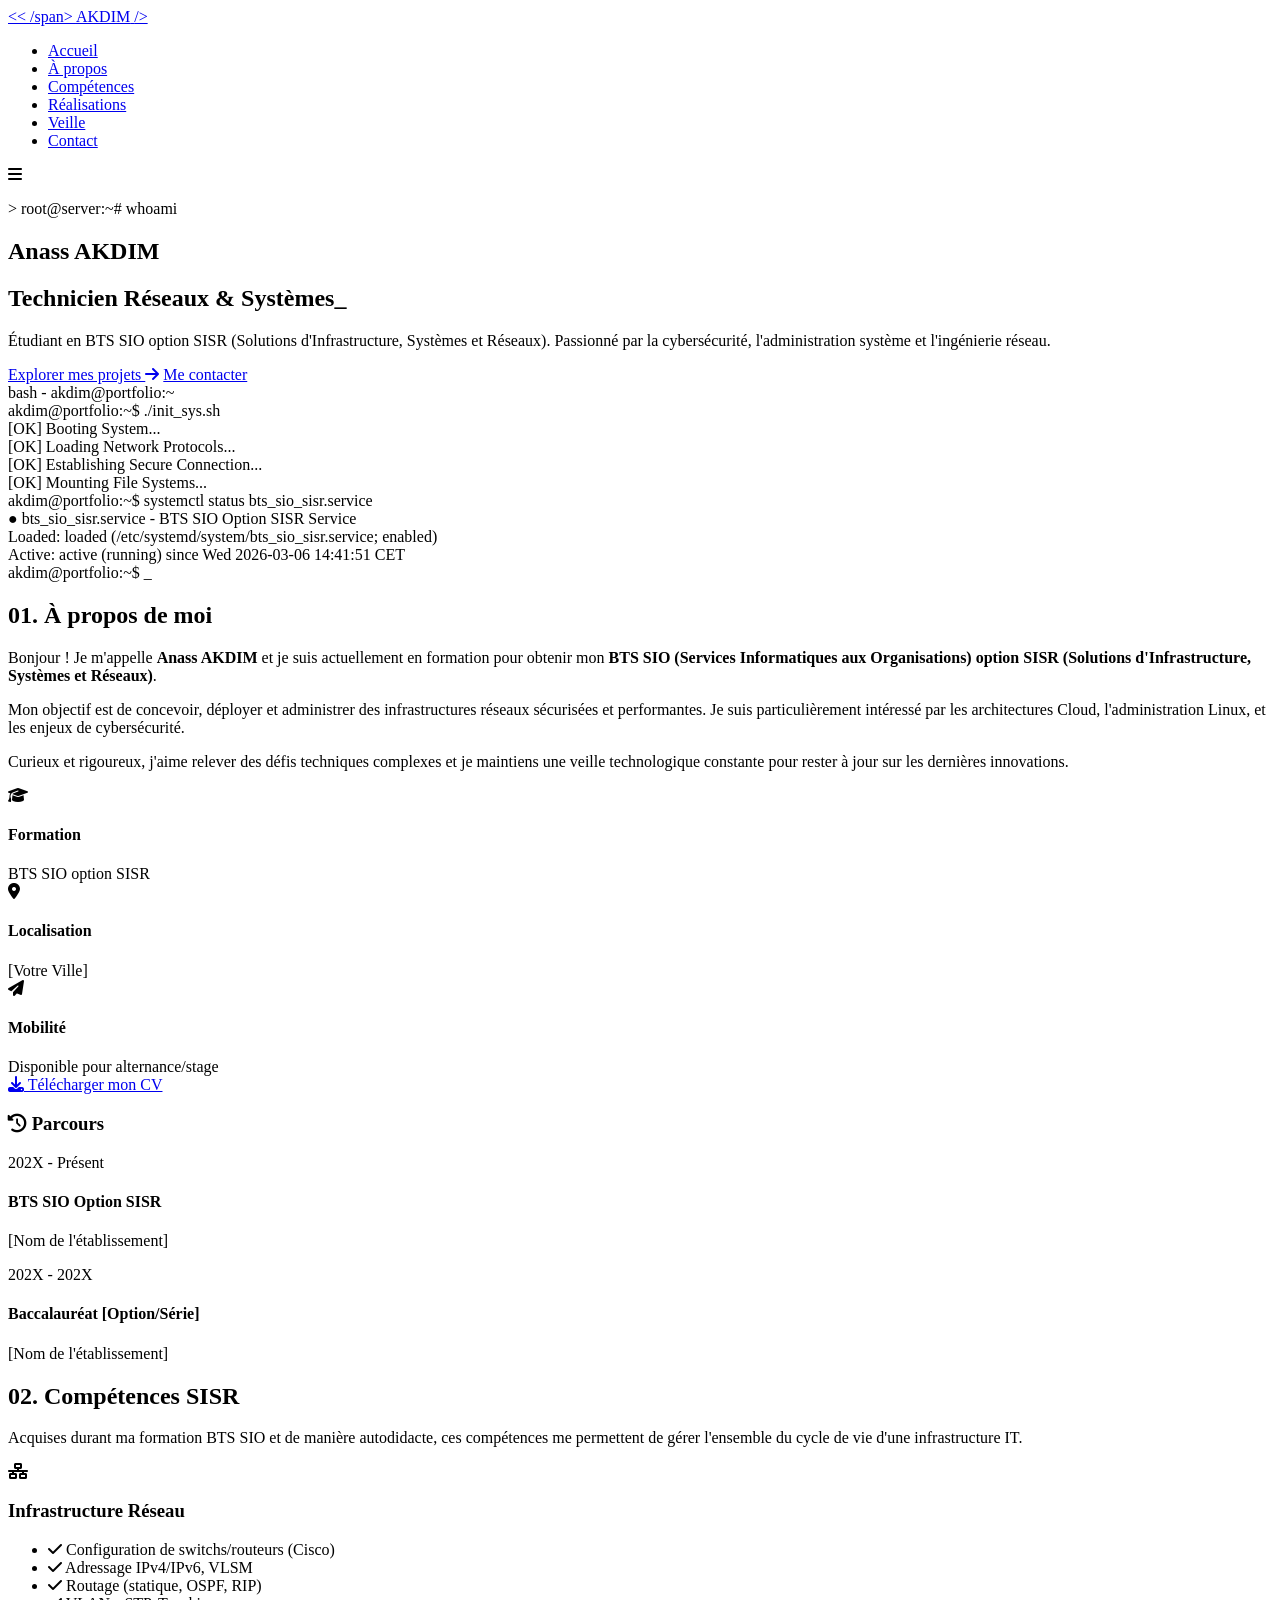
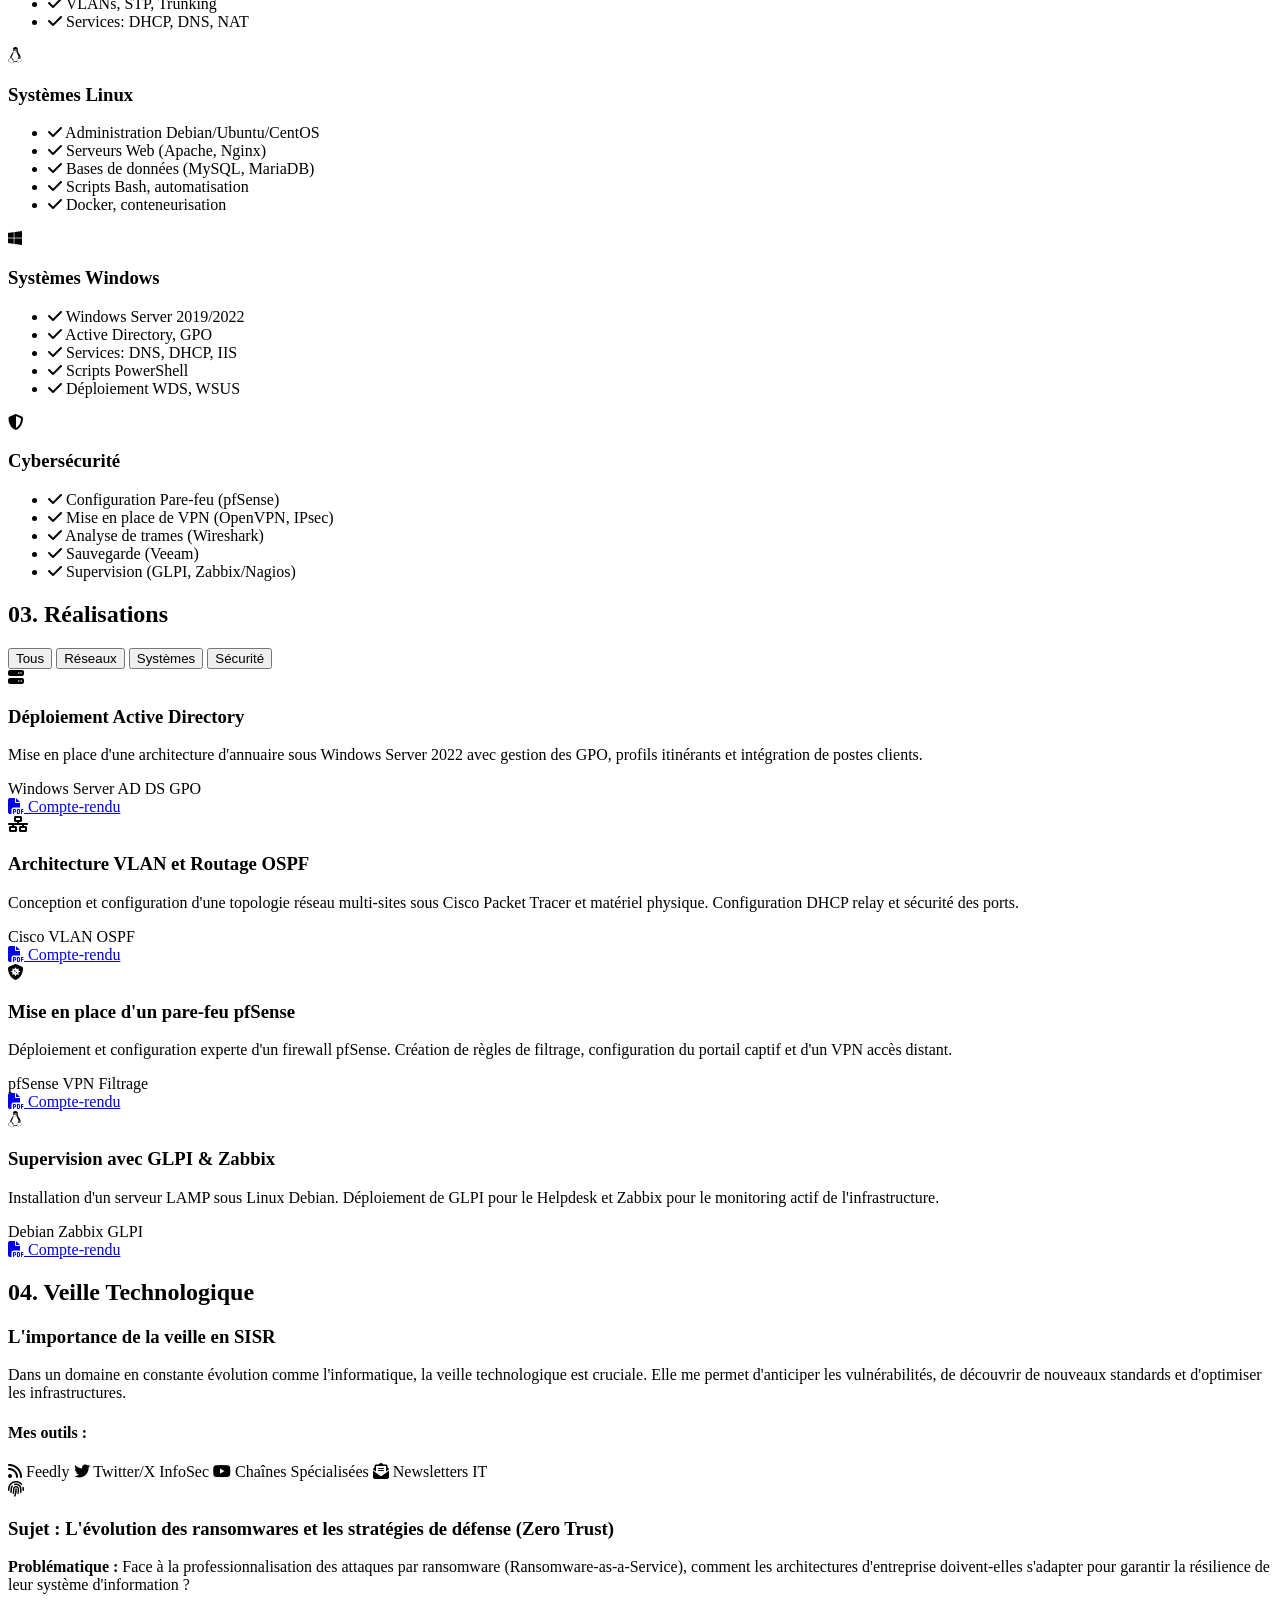
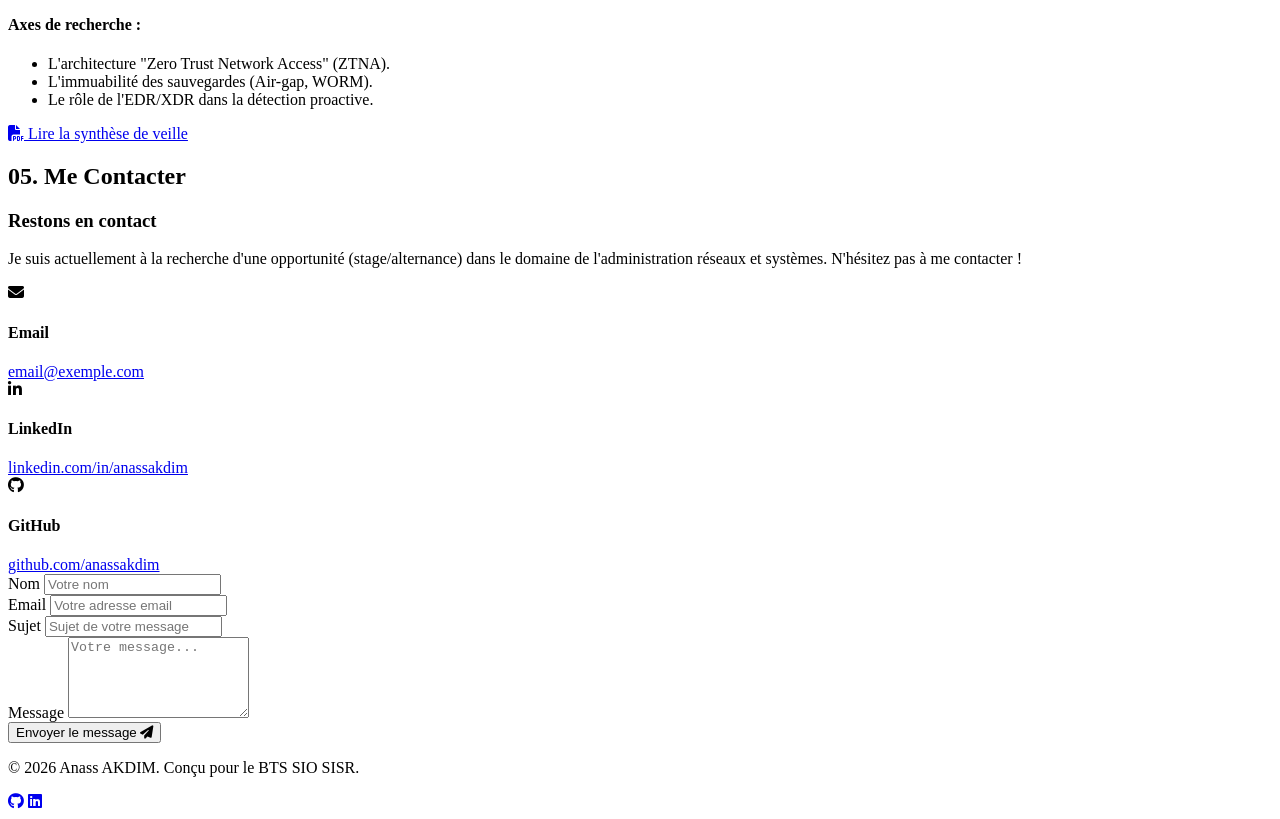
==== index.html @ 728867c1 "Add files via upload" ====
<!DOCTYPE html>
<html lang="fr">

<head>
    <meta charset="UTF-8">
    <meta name="viewport" content="width=device-width, initial-scale=1.0">
    <title>Anass AKDIM - Portfolio BTS SIO SISR</title>
    <meta name="description"
        content="Portfolio d'Anass AKDIM, futur technicien réseau et système en BTS SIO option SISR. Découvrez mes compétences, projets et ma veille technologique.">

    <!-- Google Fonts -->
    <link rel="preconnect" href="https://fonts.googleapis.com">
    <link rel="preconnect" href="https://fonts.gstatic.com" crossorigin>
    <link
        href="https://fonts.googleapis.com/css2?family=Fira+Code:wght@300;400;500;600;700&family=Inter:wght@300;400;500;600;700;800&display=swap"
        rel="stylesheet">

    <!-- FontAwesome for Icons -->
    <link rel="stylesheet" href="https://cdnjs.cloudflare.com/ajax/libs/font-awesome/6.4.0/css/all.min.css">

    <!-- Custom CSS -->
    <link rel="stylesheet" href="style.css">
</head>

<body>
    <!-- Background Elements -->
    <div class="glow-bg glow-bg-1"></div>
    <div class="glow-bg glow-bg-2"></div>
    <div class="cyber-grid"></div>

    <!-- Navigation -->
    <header class="header">
        <div class="container nav-container">
            <a href="#home" class="logo">
                <span class="logo-bracket">
                    << /span>
                        <span class="logo-text">AKDIM</span>
                        <span class="logo-bracket">/></span>
            </a>
            <nav class="nav">
                <ul class="nav-list">
                    <li><a href="#home" class="nav-link active">Accueil</a></li>
                    <li><a href="#about" class="nav-link">À propos</a></li>
                    <li><a href="#skills" class="nav-link">Compétences</a></li>
                    <li><a href="#projects" class="nav-link">Réalisations</a></li>
                    <li><a href="#veille" class="nav-link">Veille</a></li>
                    <li><a href="#contact" class="nav-link btn-contact-nav">Contact</a></li>
                </ul>
            </nav>
            <div class="mobile-menu-btn">
                <i class="fas fa-bars"></i>
            </div>
        </div>
    </header>

    <main>
        <!-- Hero Section -->
        <section id="home" class="hero section">
            <div class="container hero-container">
                <div class="hero-content">
                    <p class="hero-greeting"><span class="terminal-prompt">></span> root@server:~# whoami</p>
                    <h1 class="hero-title">Anass <span class="highlight">AKDIM</span></h1>
                    <h2 class="hero-subtitle">
                        <span class="typing-text">Technicien Réseaux & Systèmes</span><span class="cursor">_</span>
                    </h2>
                    <p class="hero-description">
                        Étudiant en BTS SIO option SISR (Solutions d'Infrastructure, Systèmes et Réseaux).
                        Passionné par la cybersécurité, l'administration système et l'ingénierie réseau.
                    </p>
                    <div class="hero-actions">
                        <a href="#projects" class="btn btn-primary">Explorer mes projets <i
                                class="fas fa-arrow-right"></i></a>
                        <a href="#contact" class="btn btn-outline">Me contacter</a>
                    </div>
                </div>
                <div class="hero-visual">
                    <div class="terminal-window">
                        <div class="terminal-header">
                            <div class="terminal-buttons">
                                <span class="terminal-btn close"></span>
                                <span class="terminal-btn minimize"></span>
                                <span class="terminal-btn maximize"></span>
                            </div>
                            <div class="terminal-title">bash - akdim@portfolio:~</div>
                        </div>
                        <div class="terminal-body">
                            <div class="terminal-line"><span class="cmd-prompt">akdim@portfolio:~$</span> ./init_sys.sh
                            </div>
                            <div class="terminal-line output">[OK] Booting System...</div>
                            <div class="terminal-line output">[OK] Loading Network Protocols...</div>
                            <div class="terminal-line output">[OK] Establishing Secure Connection...</div>
                            <div class="terminal-line output">[OK] Mounting File Systems...</div>
                            <div class="terminal-line"><span class="cmd-prompt">akdim@portfolio:~$</span> systemctl
                                status bts_sio_sisr.service</div>
                            <div class="terminal-line output highlight-text">● bts_sio_sisr.service - BTS SIO Option
                                SISR Service</div>
                            <div class="terminal-line output"> Loaded: loaded (/etc/systemd/system/bts_sio_sisr.service;
                                enabled)</div>
                            <div class="terminal-line output"> Active: active (running) since Wed 2026-03-06 14:41:51
                                CET</div>
                            <div class="terminal-line"><span class="cmd-prompt">akdim@portfolio:~$</span> <span
                                    class="blinking-cursor">_</span></div>
                        </div>
                    </div>
                </div>
            </div>
        </section>

        <!-- About Section -->
        <section id="about" class="about section">
            <div class="container">
                <div class="section-header">
                    <h2 class="section-title"><span class="highlight">01.</span> À propos de moi</h2>
                    <div class="section-line"></div>
                </div>
                <div class="about-grid">
                    <div class="about-text glass-panel">
                        <p>Bonjour ! Je m'appelle <strong>Anass AKDIM</strong> et je suis actuellement en formation pour
                            obtenir mon <strong>BTS SIO (Services Informatiques aux Organisations) option SISR
                                (Solutions d'Infrastructure, Systèmes et Réseaux)</strong>.</p>
                        <p>Mon objectif est de concevoir, déployer et administrer des infrastructures réseaux sécurisées
                            et performantes. Je suis particulièrement intéressé par les architectures Cloud,
                            l'administration Linux, et les enjeux de cybersécurité.</p>
                        <p>Curieux et rigoureux, j'aime relever des défis techniques complexes et je maintiens une
                            veille technologique constante pour rester à jour sur les dernières innovations.</p>

                        <div class="about-details">
                            <div class="detail-item">
                                <i class="fas fa-graduation-cap"></i>
                                <div>
                                    <h4>Formation</h4>
                                    <span>BTS SIO option SISR</span>
                                </div>
                            </div>
                            <div class="detail-item">
                                <i class="fas fa-map-marker-alt"></i>
                                <div>
                                    <h4>Localisation</h4>
                                    <span>[Votre Ville]</span>
                                </div>
                            </div>
                            <div class="detail-item">
                                <i class="fas fa-paper-plane"></i>
                                <div>
                                    <h4>Mobilité</h4>
                                    <span>Disponible pour alternance/stage</span>
                                </div>
                            </div>
                        </div>

                        <div class="about-actions mt-4">
                            <a href="#" class="btn btn-outline" target="_blank"><i class="fas fa-download"></i>
                                Télécharger mon CV</a>
                        </div>
                    </div>

                    <div class="about-stats">
                        <!-- Education Timeline -->
                        <div class="timeline glass-panel">
                            <h3 class="timeline-title"><i class="fas fa-history"></i> Parcours</h3>

                            <div class="timeline-item">
                                <div class="timeline-dot"></div>
                                <div class="timeline-date">202X - Présent</div>
                                <div class="timeline-content">
                                    <h4>BTS SIO Option SISR</h4>
                                    <p>[Nom de l'établissement]</p>
                                </div>
                            </div>

                            <div class="timeline-item">
                                <div class="timeline-dot"></div>
                                <div class="timeline-date">202X - 202X</div>
                                <div class="timeline-content">
                                    <h4>Baccalauréat [Option/Série]</h4>
                                    <p>[Nom de l'établissement]</p>
                                </div>
                            </div>
                        </div>
                    </div>
                </div>
            </div>
        </section>

        <!-- Skills Section -->
        <section id="skills" class="skills section">
            <div class="container">
                <div class="section-header">
                    <h2 class="section-title"><span class="highlight">02.</span> Compétences SISR</h2>
                    <div class="section-line"></div>
                </div>

                <p class="section-description text-center max-w-2xl mx-auto mb-5">
                    Acquises durant ma formation BTS SIO et de manière autodidacte, ces compétences me permettent de
                    gérer l'ensemble du cycle de vie d'une infrastructure IT.
                </p>

                <div class="skills-grid">
                    <!-- Reseau -->
                    <div class="skill-category glass-panel hover-glow">
                        <div class="skill-icon"><i class="fas fa-network-wired"></i></div>
                        <h3 class="skill-title">Infrastructure Réseau</h3>
                        <ul class="skill-list">
                            <li><i class="fas fa-check"></i> Configuration de switchs/routeurs (Cisco)</li>
                            <li><i class="fas fa-check"></i> Adressage IPv4/IPv6, VLSM</li>
                            <li><i class="fas fa-check"></i> Routage (statique, OSPF, RIP)</li>
                            <li><i class="fas fa-check"></i> VLANs, STP, Trunking</li>
                            <li><i class="fas fa-check"></i> Services: DHCP, DNS, NAT</li>
                        </ul>
                    </div>

                    <!-- Systemes Linux -->
                    <div class="skill-category glass-panel hover-glow">
                        <div class="skill-icon"><i class="fab fa-linux"></i></div>
                        <h3 class="skill-title">Systèmes Linux</h3>
                        <ul class="skill-list">
                            <li><i class="fas fa-check"></i> Administration Debian/Ubuntu/CentOS</li>
                            <li><i class="fas fa-check"></i> Serveurs Web (Apache, Nginx)</li>
                            <li><i class="fas fa-check"></i> Bases de données (MySQL, MariaDB)</li>
                            <li><i class="fas fa-check"></i> Scripts Bash, automatisation</li>
                            <li><i class="fas fa-check"></i> Docker, conteneurisation</li>
                        </ul>
                    </div>

                    <!-- Systemes Windows -->
                    <div class="skill-category glass-panel hover-glow">
                        <div class="skill-icon"><i class="fab fa-windows"></i></div>
                        <h3 class="skill-title">Systèmes Windows</h3>
                        <ul class="skill-list">
                            <li><i class="fas fa-check"></i> Windows Server 2019/2022</li>
                            <li><i class="fas fa-check"></i> Active Directory, GPO</li>
                            <li><i class="fas fa-check"></i> Services: DNS, DHCP, IIS</li>
                            <li><i class="fas fa-check"></i> Scripts PowerShell</li>
                            <li><i class="fas fa-check"></i> Déploiement WDS, WSUS</li>
                        </ul>
                    </div>

                    <!-- Securite -->
                    <div class="skill-category glass-panel hover-glow">
                        <div class="skill-icon"><i class="fas fa-shield-alt"></i></div>
                        <h3 class="skill-title">Cybersécurité</h3>
                        <ul class="skill-list">
                            <li><i class="fas fa-check"></i> Configuration Pare-feu (pfSense)</li>
                            <li><i class="fas fa-check"></i> Mise en place de VPN (OpenVPN, IPsec)</li>
                            <li><i class="fas fa-check"></i> Analyse de trames (Wireshark)</li>
                            <li><i class="fas fa-check"></i> Sauvegarde (Veeam)</li>
                            <li><i class="fas fa-check"></i> Supervision (GLPI, Zabbix/Nagios)</li>
                        </ul>
                    </div>
                </div>
            </div>
        </section>

        <!-- Projects Section -->
        <section id="projects" class="projects section">
            <div class="container">
                <div class="section-header">
                    <h2 class="section-title"><span class="highlight">03.</span> Réalisations</h2>
                    <div class="section-line"></div>
                </div>

                <div class="project-filters">
                    <button class="filter-btn active" data-filter="all">Tous</button>
                    <button class="filter-btn" data-filter="reseau">Réseaux</button>
                    <button class="filter-btn" data-filter="systeme">Systèmes</button>
                    <button class="filter-btn" data-filter="securite">Sécurité</button>
                </div>

                <div class="projects-grid">
                    <!-- Project 1 -->
                    <div class="project-card filter-item" data-category="systeme">
                        <div class="project-image">
                            <!-- Placeholder pour image de projet -->
                            <div class="img-placeholder"><i class="fas fa-server"></i></div>
                        </div>
                        <div class="project-content glass-panel">
                            <h3 class="project-title">Déploiement Active Directory</h3>
                            <p class="project-desc">Mise en place d'une architecture d'annuaire sous Windows Server 2022
                                avec gestion des GPO, profils itinérants et intégration de postes clients.</p>
                            <div class="project-tags">
                                <span class="tag">Windows Server</span>
                                <span class="tag">AD DS</span>
                                <span class="tag">GPO</span>
                            </div>
                            <div class="project-links">
                                <a href="#" class="project-link"><i class="fas fa-file-pdf"></i> Compte-rendu</a>
                            </div>
                        </div>
                    </div>

                    <!-- Project 2 -->
                    <div class="project-card filter-item" data-category="reseau">
                        <div class="project-image">
                            <div class="img-placeholder"><i class="fas fa-network-wired"></i></div>
                        </div>
                        <div class="project-content glass-panel">
                            <h3 class="project-title">Architecture VLAN et Routage OSPF</h3>
                            <p class="project-desc">Conception et configuration d'une topologie réseau multi-sites sous
                                Cisco Packet Tracer et matériel physique. Configuration DHCP relay et sécurité des
                                ports.</p>
                            <div class="project-tags">
                                <span class="tag">Cisco</span>
                                <span class="tag">VLAN</span>
                                <span class="tag">OSPF</span>
                            </div>
                            <div class="project-links">
                                <a href="#" class="project-link"><i class="fas fa-file-pdf"></i> Compte-rendu</a>
                            </div>
                        </div>
                    </div>

                    <!-- Project 3 -->
                    <div class="project-card filter-item" data-category="securite">
                        <div class="project-image">
                            <div class="img-placeholder"><i class="fas fa-shield-virus"></i></div>
                        </div>
                        <div class="project-content glass-panel">
                            <h3 class="project-title">Mise en place d'un pare-feu pfSense</h3>
                            <p class="project-desc">Déploiement et configuration experte d'un firewall pfSense. Création
                                de règles de filtrage, configuration du portail captif et d'un VPN accès distant.</p>
                            <div class="project-tags">
                                <span class="tag">pfSense</span>
                                <span class="tag">VPN</span>
                                <span class="tag">Filtrage</span>
                            </div>
                            <div class="project-links">
                                <a href="#" class="project-link"><i class="fas fa-file-pdf"></i> Compte-rendu</a>
                            </div>
                        </div>
                    </div>

                    <!-- Project 4 -->
                    <div class="project-card filter-item" data-category="systeme">
                        <div class="project-image">
                            <div class="img-placeholder"><i class="fab fa-linux"></i></div>
                        </div>
                        <div class="project-content glass-panel">
                            <h3 class="project-title">Supervision avec GLPI & Zabbix</h3>
                            <p class="project-desc">Installation d'un serveur LAMP sous Linux Debian. Déploiement de
                                GLPI pour le Helpdesk et Zabbix pour le monitoring actif de l'infrastructure.</p>
                            <div class="project-tags">
                                <span class="tag">Debian</span>
                                <span class="tag">Zabbix</span>
                                <span class="tag">GLPI</span>
                            </div>
                            <div class="project-links">
                                <a href="#" class="project-link"><i class="fas fa-file-pdf"></i> Compte-rendu</a>
                            </div>
                        </div>
                    </div>
                </div>
            </div>
        </section>

        <!-- Veille Technologique Section -->
        <section id="veille" class="veille section">
            <div class="container">
                <div class="section-header">
                    <h2 class="section-title"><span class="highlight">04.</span> Veille Technologique</h2>
                    <div class="section-line"></div>
                </div>

                <div class="veille-container glass-panel">
                    <div class="veille-intro">
                        <h3>L'importance de la veille en SISR</h3>
                        <p>Dans un domaine en constante évolution comme l'informatique, la veille technologique est
                            cruciale. Elle me permet d'anticiper les vulnérabilités, de découvrir de nouveaux standards
                            et d'optimiser les infrastructures.</p>

                        <div class="veille-tools">
                            <h4>Mes outils :</h4>
                            <div class="tools-list">
                                <span class="tool-tag"><i class="fas fa-rss"></i> Feedly</span>
                                <span class="tool-tag"><i class="fab fa-twitter"></i> Twitter/X InfoSec</span>
                                <span class="tool-tag"><i class="fab fa-youtube"></i> Chaînes Spécialisées</span>
                                <span class="tool-tag"><i class="fas fa-envelope-open-text"></i> Newsletters IT</span>
                            </div>
                        </div>
                    </div>

                    <div class="veille-topic">
                        <!-- Exemple de sujet de veille -->
                        <div class="topic-header">
                            <i class="fas fa-fingerprint topic-icon text-glow"></i>
                            <h3>Sujet : L'évolution des ransomwares et les stratégies de défense (Zero Trust)</h3>
                        </div>
                        <div class="topic-content">
                            <p><strong>Problématique :</strong> Face à la professionnalisation des attaques par
                                ransomware (Ransomware-as-a-Service), comment les architectures d'entreprise
                                doivent-elles s'adapter pour garantir la résilience de leur système d'information ?</p>

                            <h4>Axes de recherche :</h4>
                            <ul class="topic-list">
                                <li>L'architecture "Zero Trust Network Access" (ZTNA).</li>
                                <li>L'immuabilité des sauvegardes (Air-gap, WORM).</li>
                                <li>Le rôle de l'EDR/XDR dans la détection proactive.</li>
                            </ul>

                            <a href="#" class="btn btn-outline btn-sm mt-3"><i class="fas fa-file-pdf"></i> Lire la
                                synthèse de veille</a>
                        </div>
                    </div>
                </div>
            </div>
        </section>

        <!-- Contact Section -->
        <section id="contact" class="contact section">
            <div class="container">
                <div class="section-header">
                    <h2 class="section-title"><span class="highlight">05.</span> Me Contacter</h2>
                    <div class="section-line"></div>
                </div>

                <div class="contact-wrapper">
                    <div class="contact-info glass-panel">
                        <h3>Restons en contact</h3>
                        <p>Je suis actuellement à la recherche d'une opportunité (stage/alternance) dans le domaine de
                            l'administration réseaux et systèmes. N'hésitez pas à me contacter !</p>

                        <div class="contact-methods">
                            <div class="contact-method">
                                <div class="method-icon"><i class="fas fa-envelope"></i></div>
                                <div class="method-details">
                                    <h4>Email</h4>
                                    <a href="mailto:email@exemple.com">email@exemple.com</a>
                                </div>
                            </div>

                            <div class="contact-method">
                                <div class="method-icon"><i class="fab fa-linkedin-in"></i></div>
                                <div class="method-details">
                                    <h4>LinkedIn</h4>
                                    <a href="#" target="_blank">linkedin.com/in/anassakdim</a>
                                </div>
                            </div>

                            <div class="contact-method">
                                <div class="method-icon"><i class="fab fa-github"></i></div>
                                <div class="method-details">
                                    <h4>GitHub</h4>
                                    <a href="#" target="_blank">github.com/anassakdim</a>
                                </div>
                            </div>
                        </div>
                    </div>

                    <form class="contact-form glass-panel">
                        <div class="form-group">
                            <label for="name">Nom</label>
                            <input type="text" id="name" name="name" required placeholder="Votre nom">
                        </div>

                        <div class="form-group">
                            <label for="email">Email</label>
                            <input type="email" id="email" name="email" required placeholder="Votre adresse email">
                        </div>

                        <div class="form-group">
                            <label for="subject">Sujet</label>
                            <input type="text" id="subject" name="subject" required
                                placeholder="Sujet de votre message">
                        </div>

                        <div class="form-group">
                            <label for="message">Message</label>
                            <textarea id="message" name="message" rows="5" required
                                placeholder="Votre message..."></textarea>
                        </div>

                        <button type="submit" class="btn btn-primary w-full">Envoyer le message <i
                                class="fas fa-paper-plane"></i></button>
                    </form>
                </div>
            </div>
        </section>
    </main>

    <footer class="footer">
        <div class="container">
            <p>&copy; 2026 Anass AKDIM. Conçu pour le BTS SIO SISR.</p>
            <div class="footer-links">
                <a href="https://github.com/anassakdim" target="_blank"><i class="fab fa-github"></i></a>
                <a href="https://linkedin.com/in/anassakdim" target="_blank"><i class="fab fa-linkedin"></i></a>
            </div>
        </div>
    </footer>

    <!-- Custom JavaScript -->
    <script src="script.js"></script>
</body>

</html>
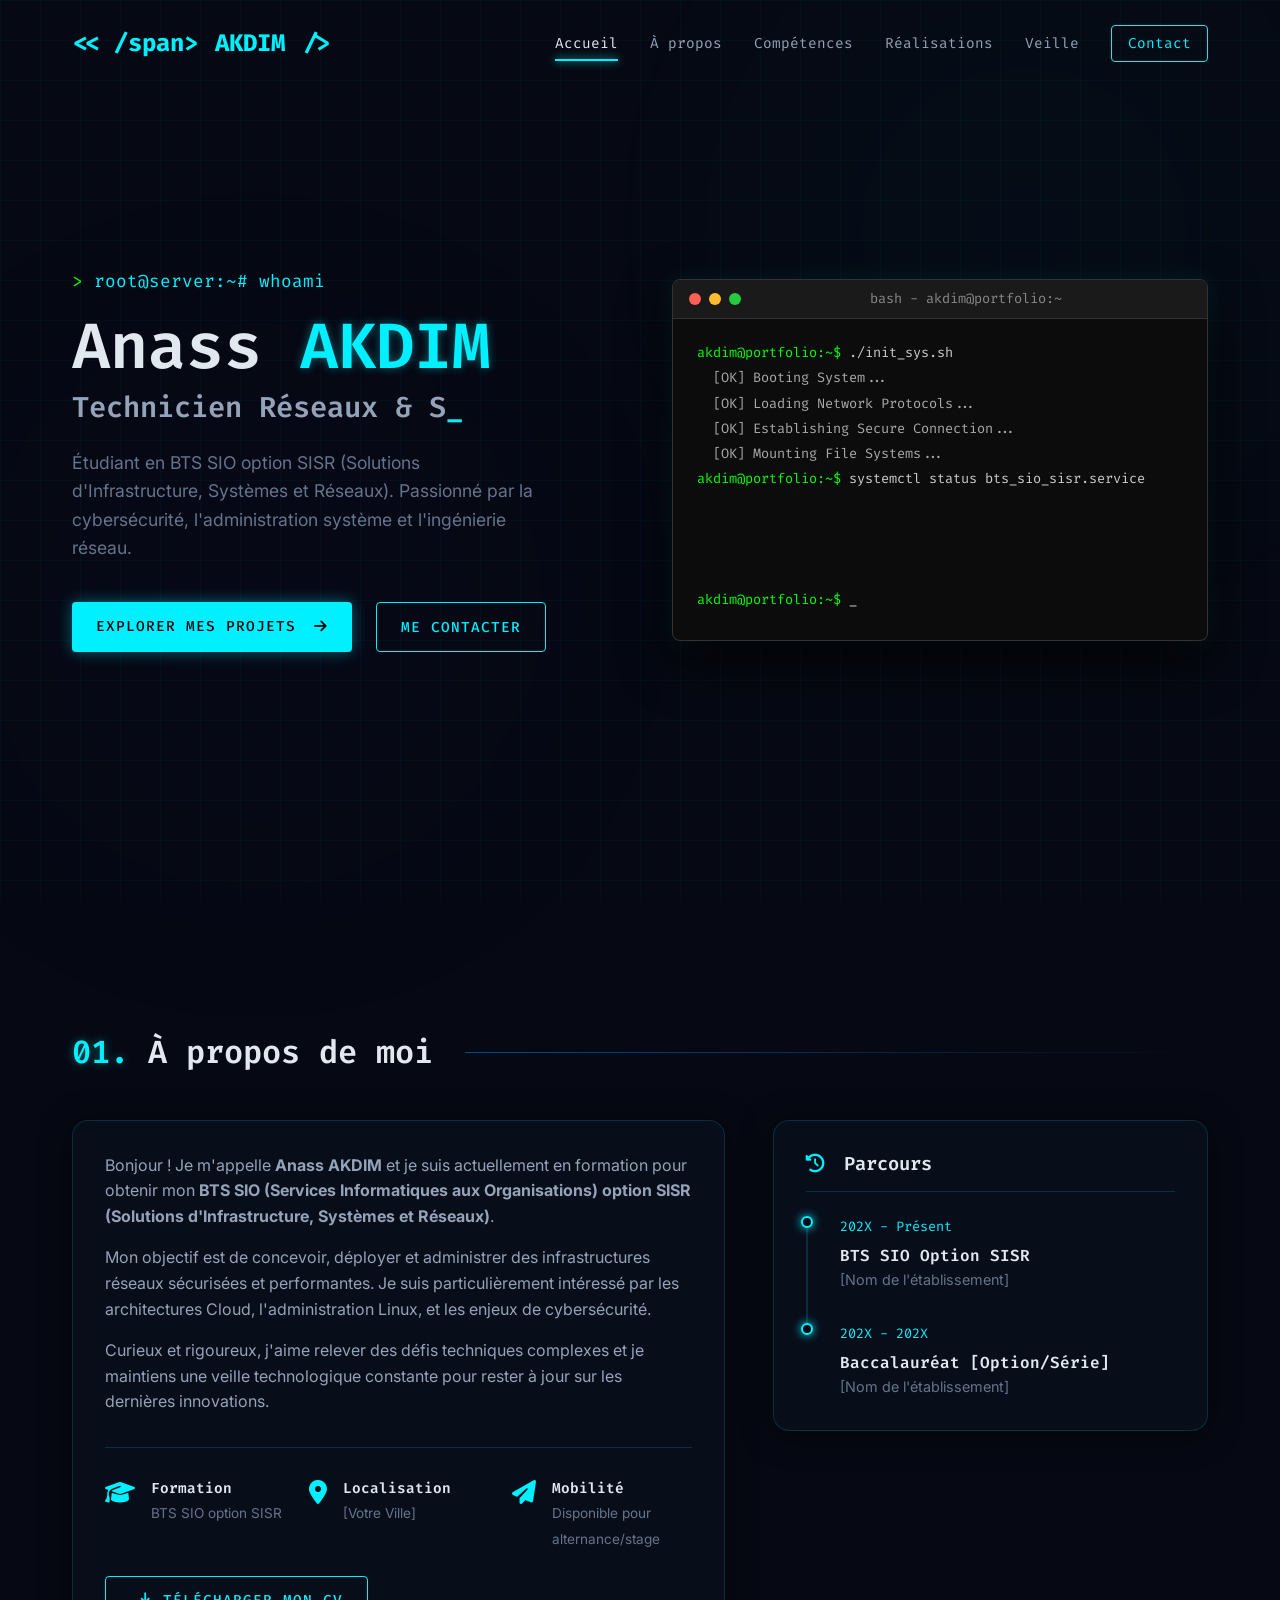
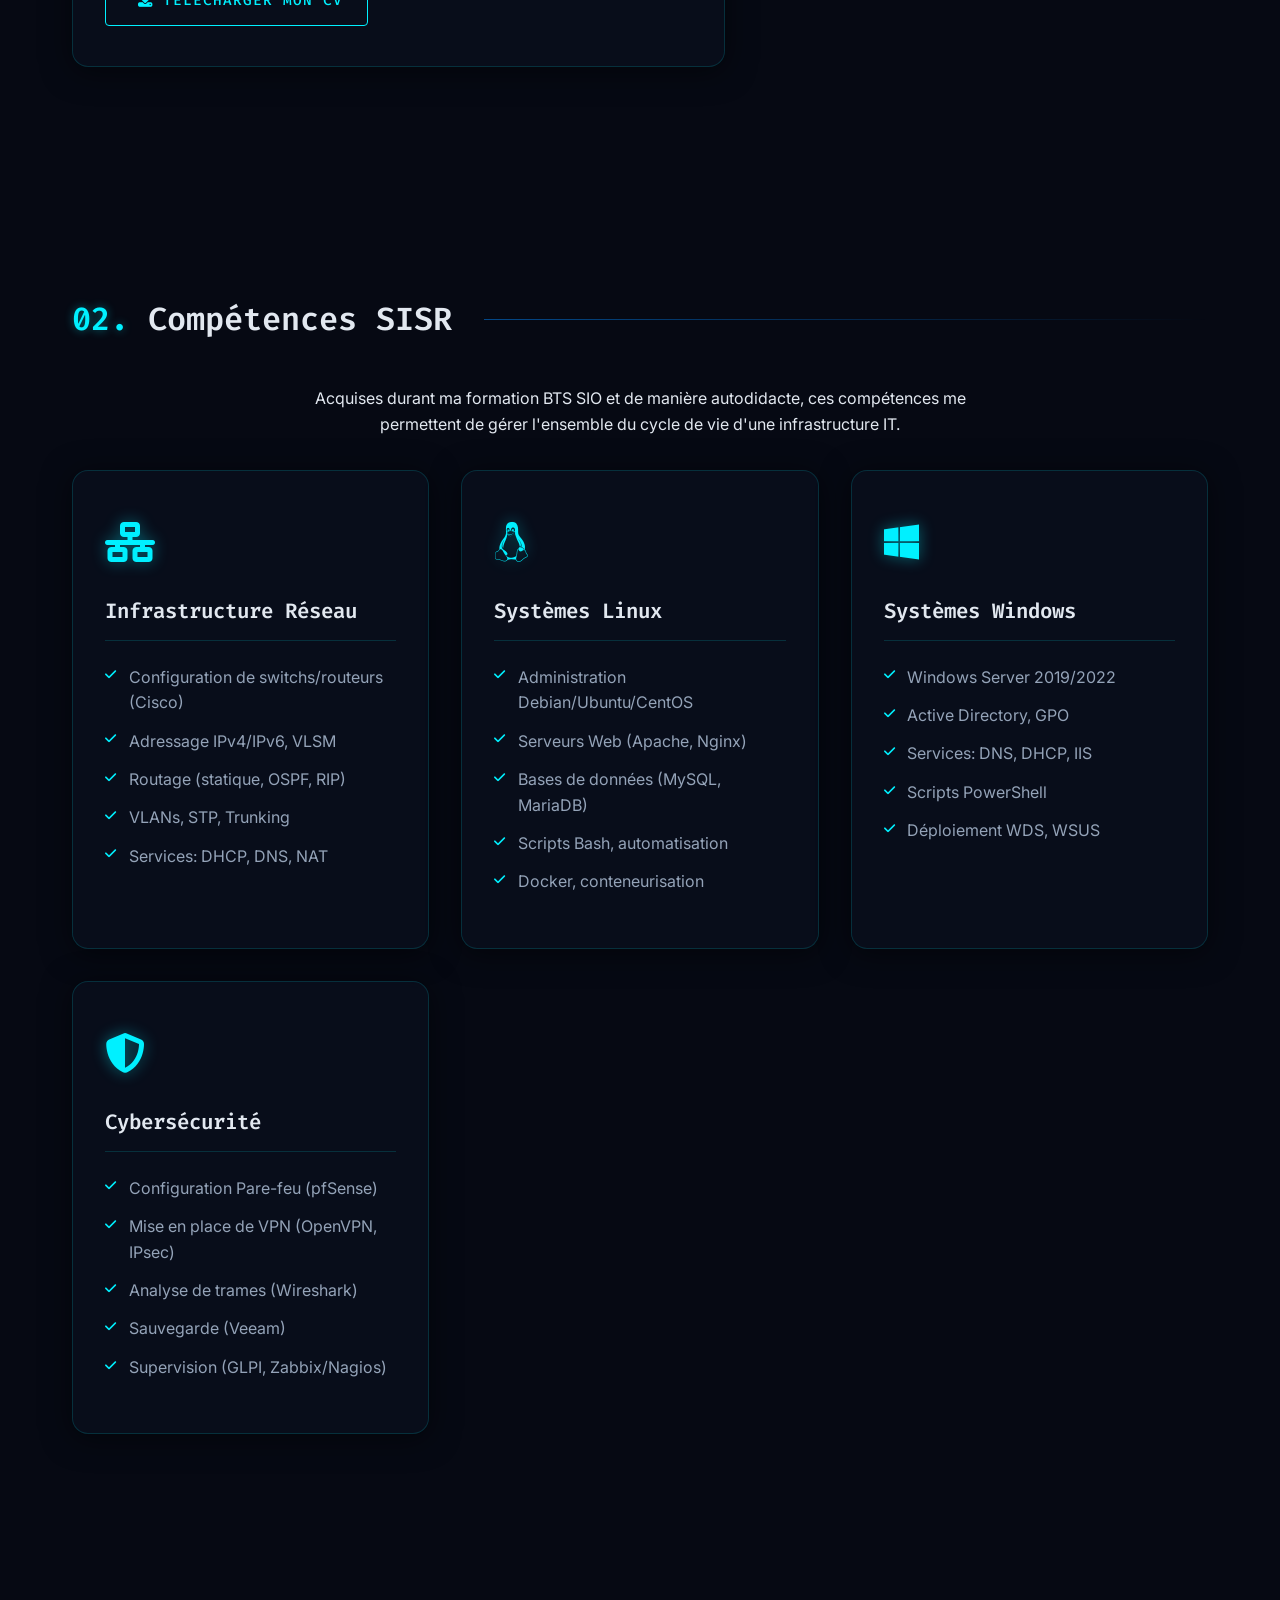
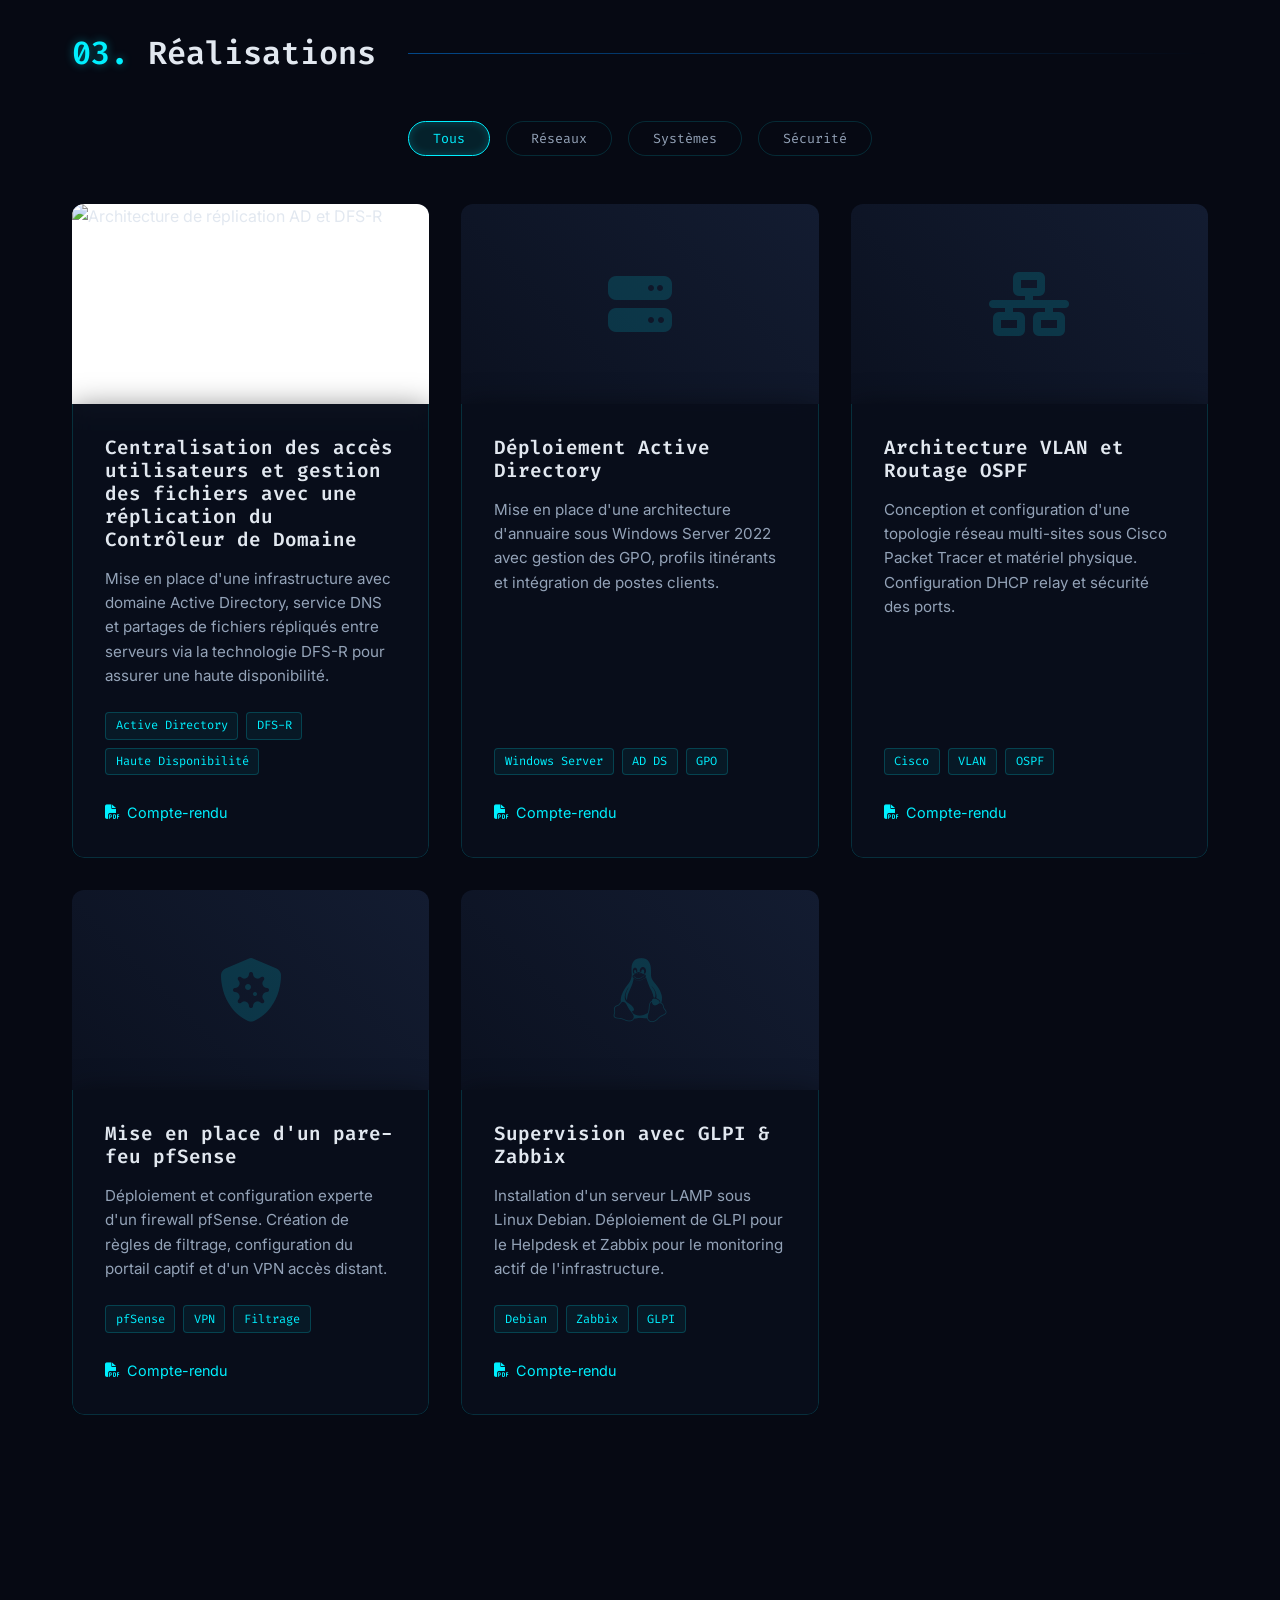
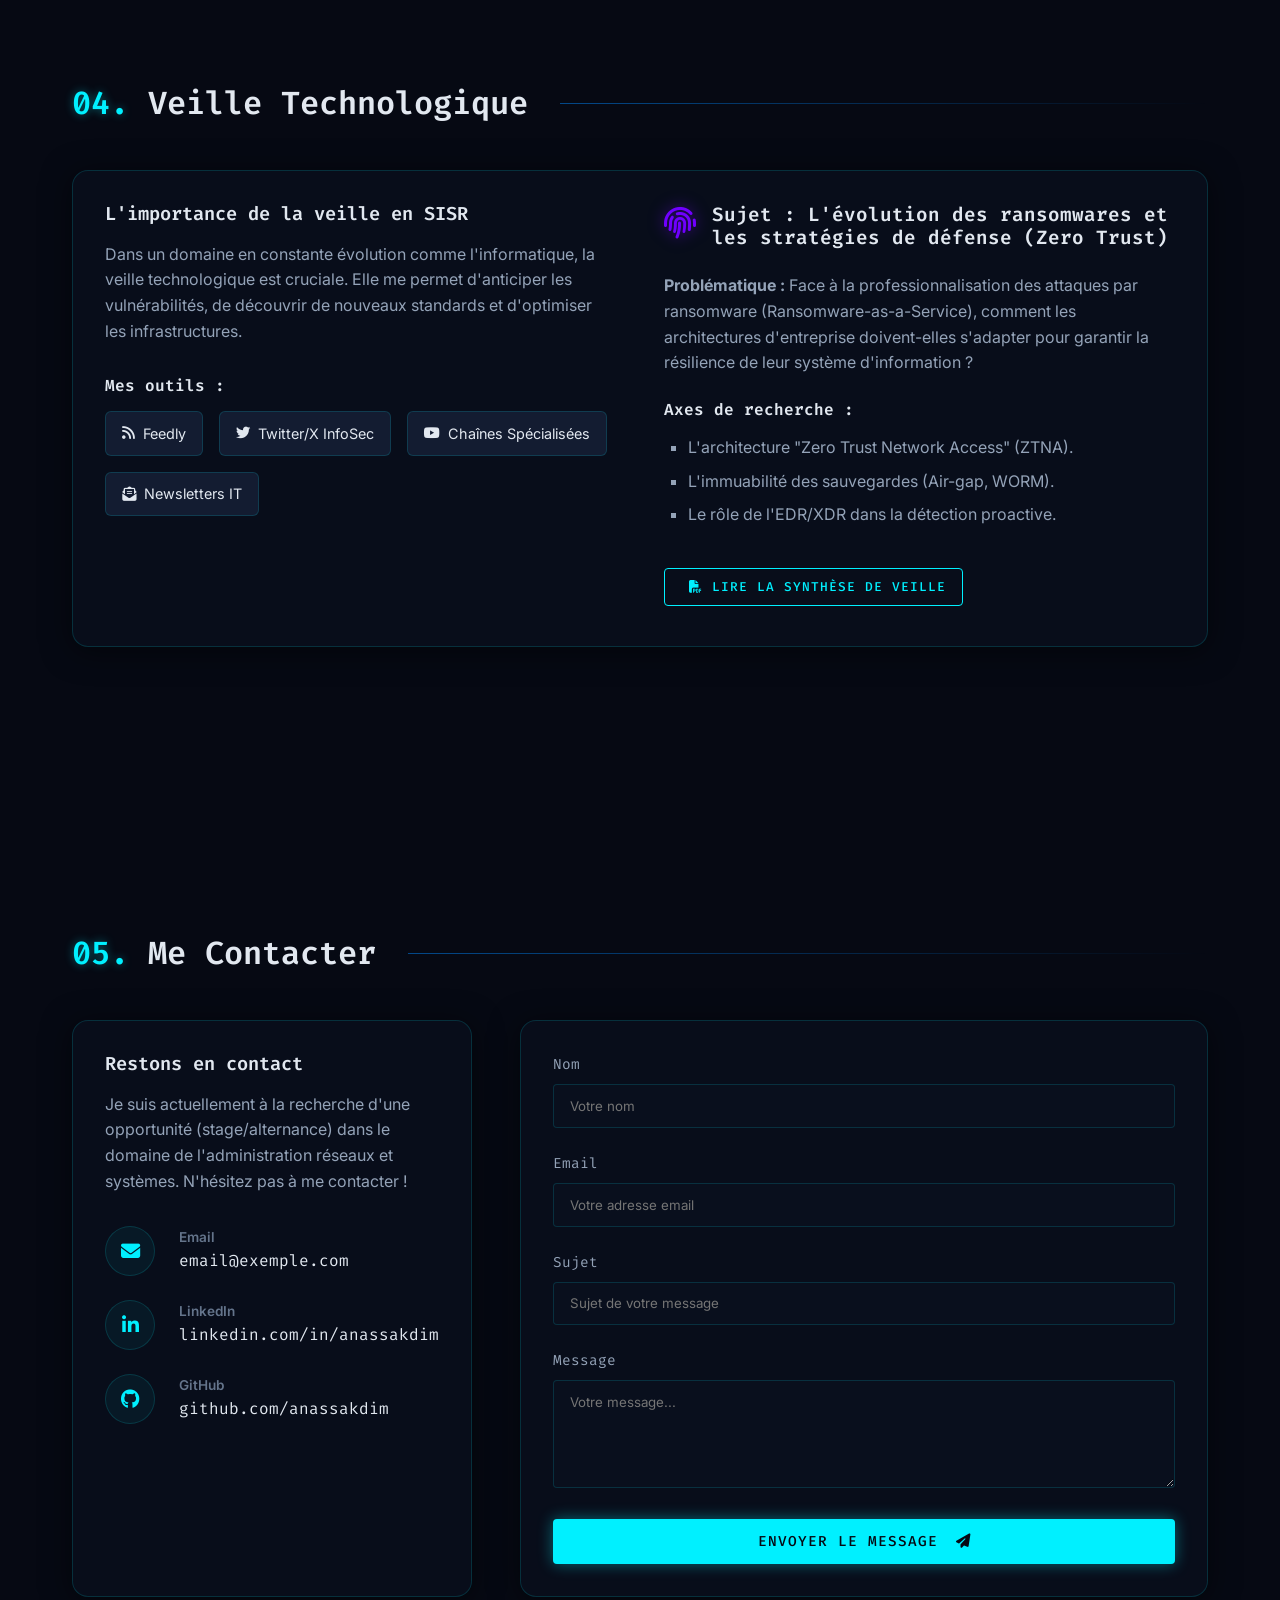
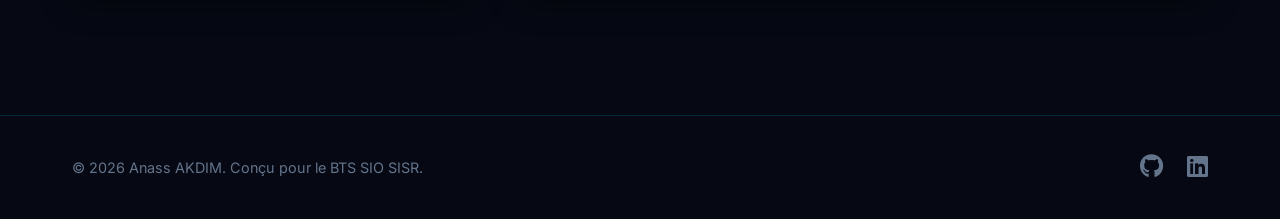
==== commit 841e819b: "Add files via upload" ====
--- a/index.html
+++ b/index.html
@@ -267,6 +267,26 @@
                 </div>
 
                 <div class="projects-grid">
+                    <!-- Project: Centralisation des accès -->
+                    <div class="project-card filter-item" data-category="systeme">
+                        <div class="project-image">
+                            <!-- Image du projet: Enregistrez votre capture sous le nom "capture_ad.png" dans le meme dossier que l'index.html -->
+                            <img src="capture_ad.png" alt="Architecture de réplication AD et DFS-R" style="width: 100%; height: 100%; object-fit: cover; display: block; background: #fff;">
+                        </div>
+                        <div class="project-content glass-panel">
+                            <h3 class="project-title">Centralisation des accès utilisateurs et gestion des fichiers avec une réplication du Contrôleur de Domaine</h3>
+                            <p class="project-desc">Mise en place d'une infrastructure avec domaine Active Directory, service DNS et partages de fichiers répliqués entre serveurs via la technologie DFS-R pour assurer une haute disponibilité.</p>
+                            <div class="project-tags">
+                                <span class="tag">Active Directory</span>
+                                <span class="tag">DFS-R</span>
+                                <span class="tag">Haute Disponibilité</span>
+                            </div>
+                            <div class="project-links">
+                                <a href="#" class="project-link"><i class="fas fa-file-pdf"></i> Compte-rendu</a>
+                            </div>
+                        </div>
+                    </div>
+
                     <!-- Project 1 -->
                     <div class="project-card filter-item" data-category="systeme">
                         <div class="project-image">
@@ -486,6 +506,15 @@
         </div>
     </footer>
 
+    </footer>
+
+    <!-- Modal pour les images de projets -->
+    <div id="imageModal" class="image-modal">
+        <span class="close-modal">&times;</span>
+        <img class="image-modal-content" id="modalImage">
+        <div id="modalCaption"></div>
+    </div>
+
     <!-- Custom JavaScript -->
     <script src="script.js"></script>
 </body>
--- a/style.css
+++ b/style.css
@@ -0,0 +1,1020 @@
+/* 
+   ===============================================
+   Portfolio BTS SIO SISR - Anass AKDIM
+   Theme: Hacker Sombre (Bleu Neón & Noir Profond)
+   ===============================================
+*/
+
+:root {
+    /* Colors - Hacker Theme */
+    --bg-main: #060913;
+    --bg-secondary: #0b1120;
+    --bg-tertiary: #131c31;
+    
+    /* Neons & Accents */
+    --accent-blue: #00f0ff;
+    --accent-blue-dark: #0088ff;
+    --accent-purple: #7000ff;
+    
+    /* Text */
+    --text-primary: #e2e8f0;
+    --text-secondary: #94a3b8;
+    --text-muted: #64748b;
+    
+    /* Glassmorphism */
+    --glass-bg: rgba(11, 17, 32, 0.6);
+    --glass-border: rgba(0, 240, 255, 0.15);
+    --glass-shadow: 0 4px 30px rgba(0, 0, 0, 0.5);
+    
+    /* Typography */
+    --font-heading: 'Fira Code', monospace; /* Tech feel */
+    --font-body: 'Inter', sans-serif; /* Clean readability */
+    
+    /* Transitions */
+    --transition-fast: 0.2s ease;
+    --transition-normal: 0.3s ease;
+    --transition-slow: 0.5s ease;
+}
+
+/* Reset & Base Styles */
+* {
+    margin: 0;
+    padding: 0;
+    box-sizing: border-box;
+}
+
+html {
+    scroll-behavior: smooth;
+    font-size: 16px;
+}
+
+body {
+    font-family: var(--font-body);
+    background-color: var(--bg-main);
+    color: var(--text-primary);
+    line-height: 1.6;
+    overflow-x: hidden;
+    position: relative;
+}
+
+/* Typography */
+h1, h2, h3, h4, h5, h6, .terminal-font {
+    font-family: var(--font-heading);
+    font-weight: 600;
+    line-height: 1.2;
+}
+
+a {
+    text-decoration: none;
+    color: var(--accent-blue);
+    transition: var(--transition-normal);
+}
+
+a:hover {
+    color: var(--text-primary);
+    text-shadow: 0 0 8px var(--accent-blue);
+}
+
+ul {
+    list-style: none;
+}
+
+.highlight {
+    color: var(--accent-blue);
+    text-shadow: 0 0 10px rgba(0, 240, 255, 0.4);
+}
+
+/* Utility Classes */
+.container {
+    width: 100%;
+    max-width: 1200px;
+    margin: 0 auto;
+    padding: 0 2rem;
+}
+
+.section {
+    padding: 100px 0;
+    min-height: 100vh;
+    display: flex;
+    flex-direction: column;
+    justify-content: center;
+}
+
+.text-center { text-align: center; }
+.max-w-2xl { max-width: 42rem; }
+.mx-auto { margin-left: auto; margin-right: auto; }
+.mt-3 { margin-top: 1rem; }
+.mt-4 { margin-top: 1.5rem; }
+.mt-5 { margin-top: 2rem; }
+.mb-5 { margin-bottom: 2rem; }
+.w-full { width: 100%; }
+
+/* Background Effects */
+.glow-bg {
+    position: fixed;
+    border-radius: 50%;
+    filter: blur(150px);
+    z-index: -1;
+    opacity: 0.4;
+    animation: float 20s infinite ease-in-out alternate;
+}
+
+.glow-bg-1 {
+    top: -10%;
+    right: -5%;
+    width: 50vw;
+    height: 50vw;
+    background: radial-gradient(circle, rgba(0,240,255,0.15) 0%, rgba(6,9,19,0) 70%);
+}
+
+.glow-bg-2 {
+    bottom: -10%;
+    left: -10%;
+    width: 60vw;
+    height: 60vw;
+    background: radial-gradient(circle, rgba(112,0,255,0.1) 0%, rgba(6,9,19,0) 70%);
+    animation-delay: -5s;
+}
+
+.cyber-grid {
+    position: fixed;
+    top: 0;
+    left: 0;
+    width: 100vw;
+    height: 100vh;
+    background-image: 
+        linear-gradient(rgba(0, 240, 255, 0.03) 1px, transparent 1px),
+        linear-gradient(90deg, rgba(0, 240, 255, 0.03) 1px, transparent 1px);
+    background-size: 40px 40px;
+    z-index: -2;
+    pointer-events: none;
+}
+
+@keyframes float {
+    0% { transform: translate(0, 0); }
+    100% { transform: translate(-50px, 50px); }
+}
+
+/* Glass Panels */
+.glass-panel {
+    background: var(--glass-bg);
+    backdrop-filter: blur(12px);
+    -webkit-backdrop-filter: blur(12px);
+    border: 1px solid var(--glass-border);
+    border-radius: 16px;
+    padding: 2rem;
+    box-shadow: var(--glass-shadow);
+    transition: var(--transition-normal);
+}
+
+.hover-glow:hover {
+    border-color: rgba(0, 240, 255, 0.4);
+    box-shadow: 0 0 20px rgba(0, 240, 255, 0.1);
+    transform: translateY(-5px);
+}
+
+/* Buttons */
+.btn {
+    display: inline-block;
+    padding: 0.8rem 1.5rem;
+    border-radius: 4px; /* Tech feel, sharp edges */
+    font-family: var(--font-heading);
+    font-weight: 500;
+    font-size: 0.9rem;
+    cursor: pointer;
+    transition: var(--transition-normal);
+    text-transform: uppercase;
+    letter-spacing: 1px;
+    border: none;
+    position: relative;
+    overflow: hidden;
+}
+
+.btn i {
+    margin-left: 0.5rem;
+}
+
+.btn-primary {
+    background: var(--accent-blue);
+    color: var(--bg-main);
+    box-shadow: 0 0 15px rgba(0, 240, 255, 0.4);
+}
+
+.btn-primary:hover {
+    background: var(--text-primary);
+    color: var(--bg-main);
+    box-shadow: 0 0 25px rgba(0, 240, 255, 0.6);
+    transform: translateY(-2px);
+}
+
+.btn-outline {
+    background: transparent;
+    color: var(--accent-blue);
+    border: 1px solid var(--accent-blue);
+}
+
+.btn-outline:hover {
+    background: rgba(0, 240, 255, 0.1);
+    color: var(--accent-blue);
+    box-shadow: inset 0 0 10px rgba(0, 240, 255, 0.2);
+}
+
+.btn-sm {
+    padding: 0.5rem 1rem;
+    font-size: 0.8rem;
+}
+
+/* Header & Navigation */
+.header {
+    position: fixed;
+    top: 0;
+    left: 0;
+    width: 100%;
+    z-index: 1000;
+    padding: 1.5rem 0;
+    transition: var(--transition-normal);
+}
+
+.header.scrolled {
+    padding: 1rem 0;
+    background: rgba(6, 9, 19, 0.85);
+    backdrop-filter: blur(10px);
+    border-bottom: 1px solid var(--glass-border);
+}
+
+.nav-container {
+    display: flex;
+    justify-content: space-between;
+    align-items: center;
+}
+
+.logo {
+    display: flex;
+    align-items: center;
+    font-family: var(--font-heading);
+    font-size: 1.5rem;
+    font-weight: 700;
+    color: var(--text-primary);
+}
+
+.logo-bracket { color: var(--accent-blue); }
+.logo-text { margin: 0 0.2rem; }
+
+.nav-list {
+    display: flex;
+    gap: 2rem;
+    align-items: center;
+}
+
+.nav-link {
+    font-family: var(--font-heading);
+    font-size: 0.9rem;
+    color: var(--text-secondary);
+    position: relative;
+    padding: 0.5rem 0;
+}
+
+.nav-link::after {
+    content: '';
+    position: absolute;
+    bottom: 0;
+    left: 0;
+    width: 0;
+    height: 2px;
+    background: var(--accent-blue);
+    transition: var(--transition-normal);
+    box-shadow: 0 0 8px var(--accent-blue);
+}
+
+.nav-link:hover, .nav-link.active {
+    color: var(--text-primary);
+}
+
+.nav-link:hover::after, .nav-link.active::after {
+    width: 100%;
+}
+
+.btn-contact-nav {
+    border: 1px solid var(--accent-blue);
+    padding: 0.5rem 1rem;
+    border-radius: 4px;
+    color: var(--accent-blue) !important;
+}
+
+.btn-contact-nav::after { display: none; }
+.btn-contact-nav:hover {
+    background: rgba(0, 240, 255, 0.1);
+    box-shadow: inset 0 0 10px rgba(0, 240, 255, 0.2);
+}
+
+.mobile-menu-btn {
+    display: none;
+    font-size: 1.5rem;
+    color: var(--accent-blue);
+    cursor: pointer;
+}
+
+/* Section Headers */
+.section-header {
+    display: flex;
+    align-items: center;
+    margin-bottom: 3rem;
+}
+
+.section-title {
+    font-size: 2rem;
+    color: var(--text-primary);
+    white-space: nowrap;
+}
+
+.section-line {
+    height: 1px;
+    background: linear-gradient(90deg, var(--accent-blue-dark), transparent);
+    width: 100%;
+    margin-left: 2rem;
+    opacity: 0.5;
+}
+
+/* Hero Section */
+.hero {
+    padding-top: 120px;
+}
+
+.hero-container {
+    display: grid;
+    grid-template-columns: 1fr 1fr;
+    gap: 4rem;
+    align-items: center;
+}
+
+.hero-greeting {
+    font-family: var(--font-heading);
+    color: var(--accent-blue);
+    margin-bottom: 1rem;
+    font-size: 1.1rem;
+}
+
+.cmd-prompt, .terminal-prompt { color: #00ff00; }
+
+.hero-title {
+    font-size: 4rem;
+    margin-bottom: 0.5rem;
+    line-height: 1.1;
+}
+
+.hero-subtitle {
+    font-size: 1.8rem;
+    color: var(--text-secondary);
+    margin-bottom: 1.5rem;
+    min-height: 2.2rem;
+}
+
+.cursor {
+    color: var(--accent-blue);
+    animation: blink 1s step-end infinite;
+}
+
+@keyframes blink {
+    0%, 100% { opacity: 1; }
+    50% { opacity: 0; }
+}
+
+.hero-description {
+    font-size: 1.1rem;
+    color: var(--text-muted);
+    margin-bottom: 2.5rem;
+    max-width: 90%;
+}
+
+.hero-actions {
+    display: flex;
+    gap: 1.5rem;
+}
+
+/* Terminal Animation Window */
+.terminal-window {
+    background: #0c0c0c;
+    border-radius: 8px;
+    border: 1px solid #333;
+    overflow: hidden;
+    box-shadow: 0 20px 50px rgba(0,0,0,0.8), 0 0 20px rgba(0, 240, 255, 0.1);
+    font-family: var(--font-heading);
+    font-size: 0.85rem;
+}
+
+.terminal-header {
+    background: #1a1a1a;
+    padding: 0.5rem 1rem;
+    display: flex;
+    align-items: center;
+    border-bottom: 1px solid #333;
+}
+
+.terminal-buttons {
+    display: flex;
+    gap: 0.5rem;
+}
+
+.terminal-btn {
+    width: 12px;
+    height: 12px;
+    border-radius: 50%;
+}
+
+.close { background: #ff5f56; }
+.minimize { background: #ffbd2e; }
+.maximize { background: #27c93f; }
+
+.terminal-title {
+    margin: 0 auto;
+    color: #888;
+}
+
+.terminal-body {
+    padding: 1.5rem;
+    color: #ccc;
+    line-height: 1.5;
+}
+
+.terminal-line { margin-bottom: 0.3rem; }
+.terminal-line.output { color: #aaa; margin-left: 1rem; }
+.highlight-text { color: var(--accent-blue) !important; font-weight: bold; }
+.blinking-cursor { animation: blink 1s step-end infinite; }
+
+
+/* About Section */
+.about-grid {
+    display: grid;
+    grid-template-columns: 3fr 2fr;
+    gap: 3rem;
+}
+
+.about-text p {
+    margin-bottom: 1rem;
+    color: var(--text-secondary);
+}
+
+.about-details {
+    display: grid;
+    grid-template-columns: repeat(auto-fit, minmax(150px, 1fr));
+    gap: 1.5rem;
+    margin-top: 2rem;
+    padding-top: 2rem;
+    border-top: 1px solid var(--glass-border);
+}
+
+.detail-item {
+    display: flex;
+    align-items: flex-start;
+    gap: 1rem;
+}
+
+.detail-item i {
+    color: var(--accent-blue);
+    font-size: 1.5rem;
+}
+
+.detail-item h4 {
+    font-size: 0.9rem;
+    color: var(--text-primary);
+    margin-bottom: 0.2rem;
+}
+
+.detail-item span {
+    font-size: 0.85rem;
+    color: var(--text-muted);
+}
+
+/* Timeline */
+.timeline-title {
+    margin-bottom: 1.5rem;
+    padding-bottom: 1rem;
+    border-bottom: 1px solid var(--glass-border);
+    color: var(--text-primary);
+}
+
+.timeline-title i { color: var(--accent-blue); margin-right: 0.5rem; }
+
+.timeline-item {
+    position: relative;
+    padding-left: 2rem;
+    padding-bottom: 2rem;
+    border-left: 2px solid var(--glass-border);
+}
+
+.timeline-item:last-child {
+    border-left: 2px solid transparent;
+    padding-bottom: 0;
+}
+
+.timeline-dot {
+    position: absolute;
+    left: -7px;
+    top: 0;
+    width: 12px;
+    height: 12px;
+    border-radius: 50%;
+    background: var(--bg-main);
+    border: 2px solid var(--accent-blue);
+    box-shadow: 0 0 10px var(--accent-blue);
+}
+
+.timeline-date {
+    font-family: var(--font-heading);
+    font-size: 0.85rem;
+    color: var(--accent-blue);
+    margin-bottom: 0.5rem;
+}
+
+.timeline-content h4 {
+    color: var(--text-primary);
+    margin-bottom: 0.2rem;
+}
+
+.timeline-content p {
+    font-size: 0.9rem;
+    color: var(--text-muted);
+}
+
+
+/* Skills Section */
+.skills-grid {
+    display: grid;
+    grid-template-columns: repeat(auto-fit, minmax(280px, 1fr));
+    gap: 2rem;
+}
+
+.skill-category {
+    padding: 2.5rem 2rem;
+}
+
+.skill-icon {
+    font-size: 2.5rem;
+    color: var(--accent-blue);
+    margin-bottom: 1.5rem;
+    text-shadow: 0 0 15px rgba(0, 240, 255, 0.4);
+}
+
+.skill-title {
+    font-size: 1.3rem;
+    margin-bottom: 1.5rem;
+    padding-bottom: 1rem;
+    border-bottom: 1px solid var(--glass-border);
+}
+
+.skill-list li {
+    margin-bottom: 0.8rem;
+    color: var(--text-secondary);
+    display: flex;
+    align-items: flex-start;
+    gap: 0.8rem;
+}
+
+.skill-list i {
+    color: var(--accent-blue);
+    font-size: 0.8rem;
+    margin-top: 0.3rem;
+}
+
+
+/* Projects Section */
+.project-filters {
+    display: flex;
+    justify-content: center;
+    gap: 1rem;
+    margin-bottom: 3rem;
+    flex-wrap: wrap;
+}
+
+.filter-btn {
+    background: transparent;
+    border: 1px solid var(--glass-border);
+    color: var(--text-secondary);
+    padding: 0.5rem 1.5rem;
+    border-radius: 20px;
+    cursor: pointer;
+    font-family: var(--font-heading);
+    transition: var(--transition-normal);
+}
+
+.filter-btn:hover, .filter-btn.active {
+    background: rgba(0, 240, 255, 0.1);
+    color: var(--accent-blue);
+    border-color: var(--accent-blue);
+    box-shadow: inset 0 0 10px rgba(0, 240, 255, 0.2);
+}
+
+.projects-grid {
+    display: grid;
+    grid-template-columns: repeat(auto-fill, minmax(320px, 1fr));
+    gap: 2rem;
+}
+
+.project-card {
+    border-radius: 12px;
+    overflow: hidden;
+    display: flex;
+    flex-direction: column;
+    height: 100%;
+}
+
+.project-image {
+    height: 200px;
+    background: var(--bg-tertiary);
+    position: relative;
+    overflow: hidden;
+}
+
+.img-placeholder {
+    width: 100%;
+    height: 100%;
+    display: flex;
+    align-items: center;
+    justify-content: center;
+    font-size: 4rem;
+    color: var(--glass-border);
+    background: linear-gradient(45deg, var(--bg-secondary), var(--bg-tertiary));
+}
+
+.project-card:hover .img-placeholder {
+    color: var(--accent-blue);
+    transform: scale(1.1);
+    transition: var(--transition-slow);
+}
+
+.project-content {
+    padding: 2rem;
+    flex-grow: 1;
+    display: flex;
+    flex-direction: column;
+    border-radius: 0 0 12px 12px;
+    border-top: none;
+}
+
+.project-title {
+    font-size: 1.2rem;
+    margin-bottom: 1rem;
+    color: var(--text-primary);
+}
+
+.project-desc {
+    color: var(--text-secondary);
+    font-size: 0.95rem;
+    margin-bottom: 1.5rem;
+    flex-grow: 1;
+}
+
+.project-tags {
+    display: flex;
+    flex-wrap: wrap;
+    gap: 0.5rem;
+    margin-bottom: 1.5rem;
+}
+
+.tag {
+    font-family: var(--font-heading);
+    font-size: 0.75rem;
+    color: var(--accent-blue);
+    background: rgba(0, 240, 255, 0.05);
+    padding: 0.2rem 0.6rem;
+    border-radius: 4px;
+    border: 1px solid rgba(0, 240, 255, 0.2);
+}
+
+.project-links {
+    margin-top: auto;
+}
+
+.project-link {
+    font-size: 0.9rem;
+    display: inline-flex;
+    align-items: center;
+    gap: 0.5rem;
+}
+
+
+/* Veille Section */
+.veille-container {
+    display: grid;
+    grid-template-columns: 1fr 1fr;
+    gap: 3rem;
+}
+
+.veille-intro h3 {
+    margin-bottom: 1rem;
+    color: var(--text-primary);
+}
+
+.veille-intro p {
+    color: var(--text-secondary);
+    margin-bottom: 2rem;
+}
+
+.veille-tools h4 {
+    margin-bottom: 1rem;
+    color: var(--text-primary);
+}
+
+.tools-list {
+    display: flex;
+    flex-wrap: wrap;
+    gap: 1rem;
+}
+
+.tool-tag {
+    display: flex;
+    align-items: center;
+    gap: 0.5rem;
+    background: var(--bg-tertiary);
+    padding: 0.6rem 1rem;
+    border-radius: 6px;
+    font-size: 0.9rem;
+    border: 1px solid var(--glass-border);
+}
+
+.topic-header {
+    display: flex;
+    align-items: flex-start;
+    gap: 1rem;
+    margin-bottom: 1.5rem;
+}
+
+.topic-icon {
+    font-size: 2rem;
+    color: var(--accent-purple);
+    margin-top: 0.2rem;
+}
+
+.text-glow {
+    text-shadow: 0 0 15px rgba(112, 0, 255, 0.5);
+}
+
+.topic-header h3 {
+    color: var(--text-primary);
+    font-size: 1.2rem;
+}
+
+.topic-content p {
+    color: var(--text-secondary);
+    margin-bottom: 1rem;
+}
+
+.topic-content h4 {
+    margin: 1.5rem 0 1rem;
+}
+
+.topic-list {
+    padding-left: 1.5rem;
+    margin-bottom: 1.5rem;
+}
+
+.topic-list li {
+    list-style-type: square;
+    color: var(--text-secondary);
+    margin-bottom: 0.5rem;
+}
+
+
+/* Contact Section */
+.contact-wrapper {
+    display: grid;
+    grid-template-columns: 1fr 2fr;
+    gap: 3rem;
+}
+
+.contact-info p {
+    color: var(--text-secondary);
+    margin: 1rem 0 2rem;
+}
+
+.contact-method {
+    display: flex;
+    align-items: center;
+    gap: 1.5rem;
+    margin-bottom: 1.5rem;
+}
+
+.method-icon {
+    width: 50px;
+    height: 50px;
+    background: rgba(0, 240, 255, 0.05);
+    border: 1px solid var(--glass-border);
+    border-radius: 50%;
+    display: flex;
+    align-items: center;
+    justify-content: center;
+    font-size: 1.2rem;
+    color: var(--accent-blue);
+    transition: var(--transition-normal);
+}
+
+.contact-method:hover .method-icon {
+    background: var(--accent-blue);
+    color: var(--bg-main);
+    box-shadow: 0 0 15px rgba(0, 240, 255, 0.4);
+}
+
+.method-details h4 {
+    color: var(--text-muted);
+    font-size: 0.85rem;
+    margin-bottom: 0.2rem;
+    font-family: var(--font-body);
+}
+
+.method-details a {
+    color: var(--text-primary);
+    font-family: var(--font-heading);
+}
+
+.form-group {
+    margin-bottom: 1.5rem;
+}
+
+.form-group label {
+    display: block;
+    margin-bottom: 0.5rem;
+    color: var(--text-secondary);
+    font-family: var(--font-heading);
+    font-size: 0.9rem;
+}
+
+.form-group input, 
+.form-group textarea {
+    width: 100%;
+    background: rgba(11, 17, 32, 0.8);
+    border: 1px solid var(--glass-border);
+    border-radius: 4px;
+    padding: 0.8rem 1rem;
+    color: var(--text-primary);
+    font-family: var(--font-body);
+    transition: var(--transition-fast);
+}
+
+.form-group input:focus, 
+.form-group textarea:focus {
+    outline: none;
+    border-color: var(--accent-blue);
+    box-shadow: 0 0 10px rgba(0, 240, 255, 0.2);
+}
+
+/* Footer */
+.footer {
+    padding: 2rem 0;
+    border-top: 1px solid var(--glass-border);
+    background: var(--bg-main);
+}
+
+.footer .container {
+    display: flex;
+    justify-content: space-between;
+    align-items: center;
+}
+
+.footer p {
+    color: var(--text-muted);
+    font-size: 0.9rem;
+}
+
+.footer-links {
+    display: flex;
+    gap: 1.5rem;
+}
+
+.footer-links a {
+    color: var(--text-muted);
+    font-size: 1.5rem;
+}
+
+.footer-links a:hover {
+    color: var(--accent-blue);
+}
+
+/* Image Modal */
+.image-modal {
+    display: none;
+    position: fixed;
+    z-index: 2000;
+    left: 0;
+    top: 0;
+    width: 100%;
+    height: 100%;
+    background-color: rgba(6, 9, 19, 0.95);
+    backdrop-filter: blur(5px);
+}
+
+.image-modal-content {
+    margin: auto;
+    display: block;
+    max-width: 90%;
+    max-height: 80vh;
+    margin-top: 5vh;
+    border-radius: 8px;
+    box-shadow: 0 0 30px rgba(0, 240, 255, 0.3);
+    animation: zoom 0.3s ease;
+}
+
+#modalCaption {
+    margin: auto;
+    display: block;
+    width: 80%;
+    text-align: center;
+    color: var(--text-primary);
+    padding: 15px 0;
+    height: 10vh;
+    font-family: var(--font-heading);
+}
+
+.close-modal {
+    position: absolute;
+    top: 25px;
+    right: 35px;
+    color: var(--text-muted);
+    font-size: 40px;
+    font-weight: bold;
+    cursor: pointer;
+    transition: var(--transition-normal);
+}
+
+.close-modal:hover,
+.close-modal:focus {
+    color: var(--accent-blue);
+}
+
+@keyframes zoom {
+    from {transform:scale(0.8); opacity: 0;}
+    to {transform:scale(1); opacity: 1;}
+}
+
+.project-image img {
+    cursor: pointer;
+    transition: var(--transition-normal);
+}
+
+.project-card:hover .project-image img {
+    transform: scale(1.05);
+}
+
+/* Responsive Design */
+@media (max-width: 992px) {
+    .hero-container, .about-grid, .veille-container, .contact-wrapper {
+        grid-template-columns: 1fr;
+    }
+    
+    .hero-content {
+        order: 2;
+        text-align: center;
+    }
+    
+    .hero-greeting, .hero-actions {
+        justify-content: center;
+    }
+    
+    .hero-description {
+        margin: 0 auto 2.5rem;
+    }
+    
+    .hero-visual {
+        order: 1;
+    }
+    
+    .section-header {
+        justify-content: center;
+    }
+    
+    .section-line {
+        display: none;
+    }
+}
+
+@media (max-width: 768px) {
+    .nav-list {
+        position: fixed;
+        top: 0;
+        right: -100%;
+        width: 70%;
+        height: 100vh;
+        background: rgba(6, 9, 19, 0.95);
+        backdrop-filter: blur(15px);
+        flex-direction: column;
+        justify-content: center;
+        transition: var(--transition-normal);
+        border-left: 1px solid var(--glass-border);
+    }
+    
+    .nav-list.active {
+        right: 0;
+    }
+    
+    .mobile-menu-btn {
+        display: block;
+        z-index: 1001;
+    }
+    
+    .hero-title {
+        font-size: 3rem;
+    }
+    
+    .hero-subtitle {
+        font-size: 1.3rem;
+    }
+}
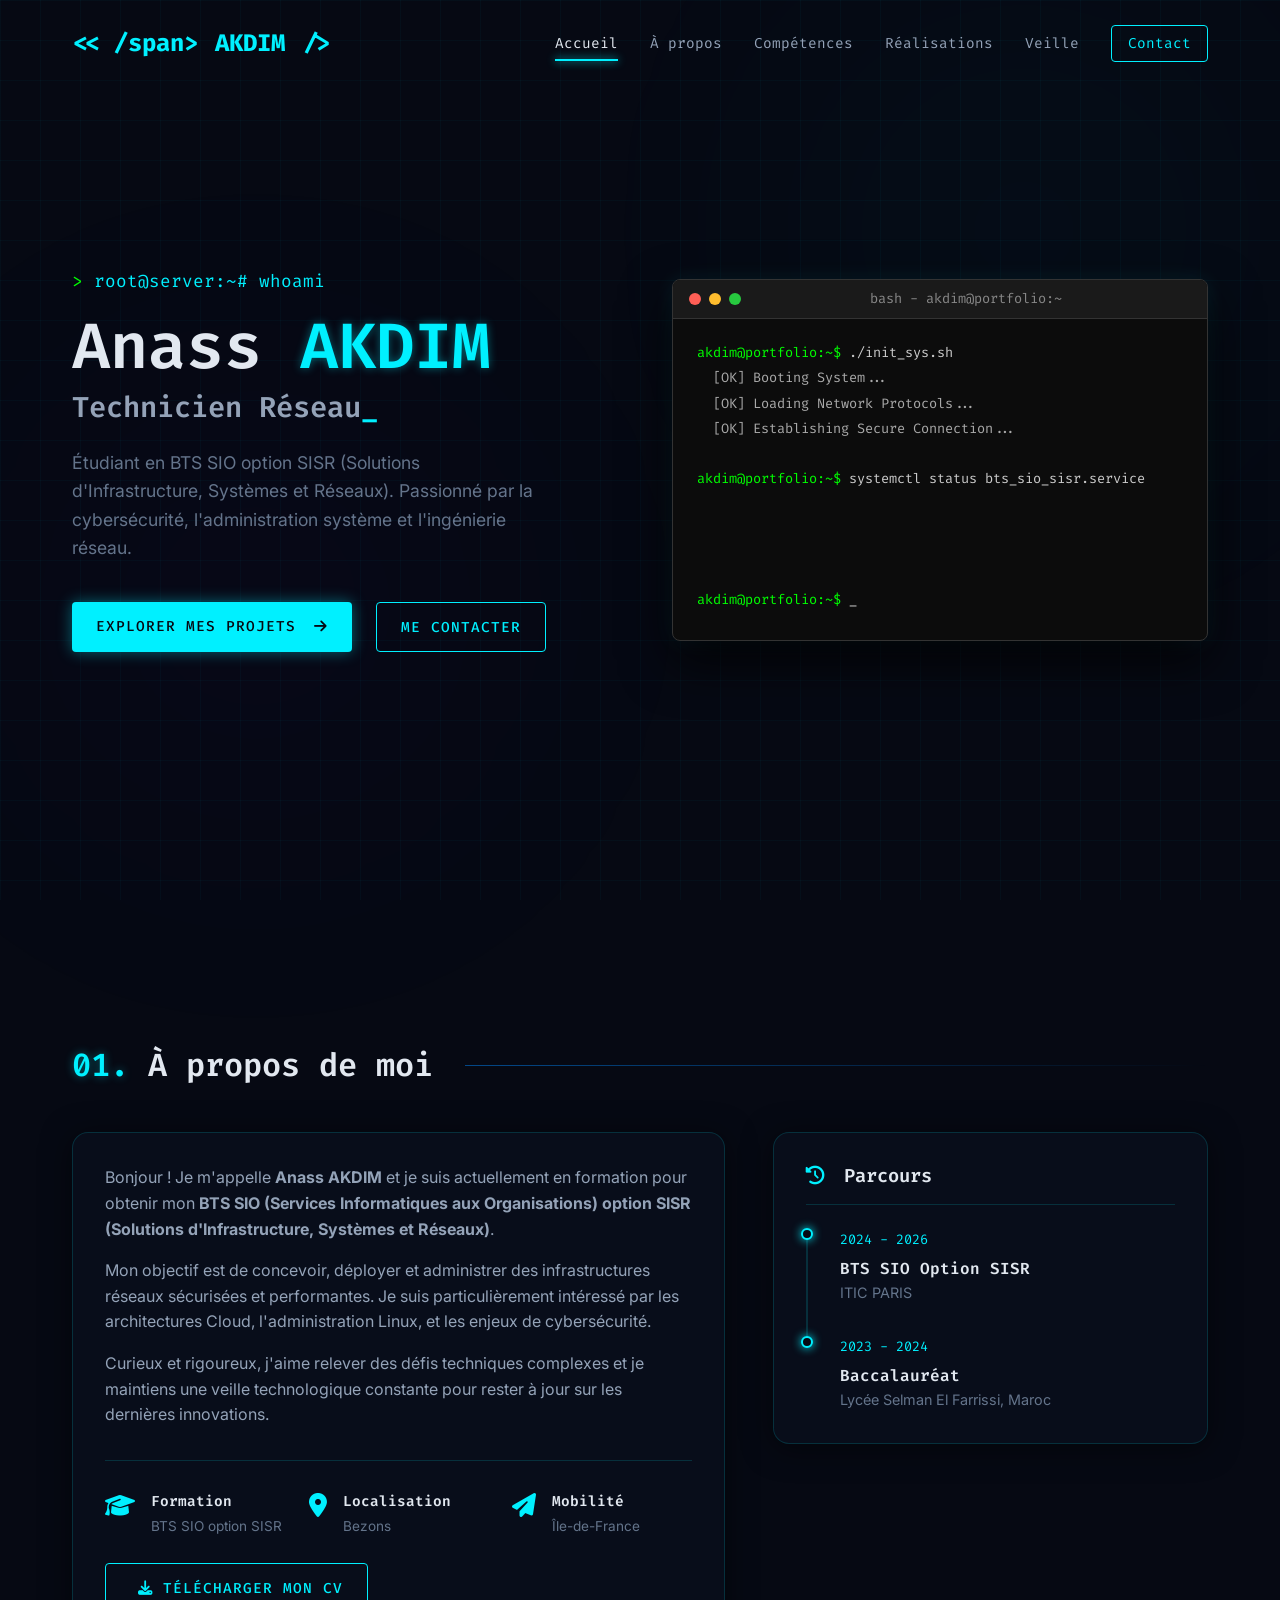
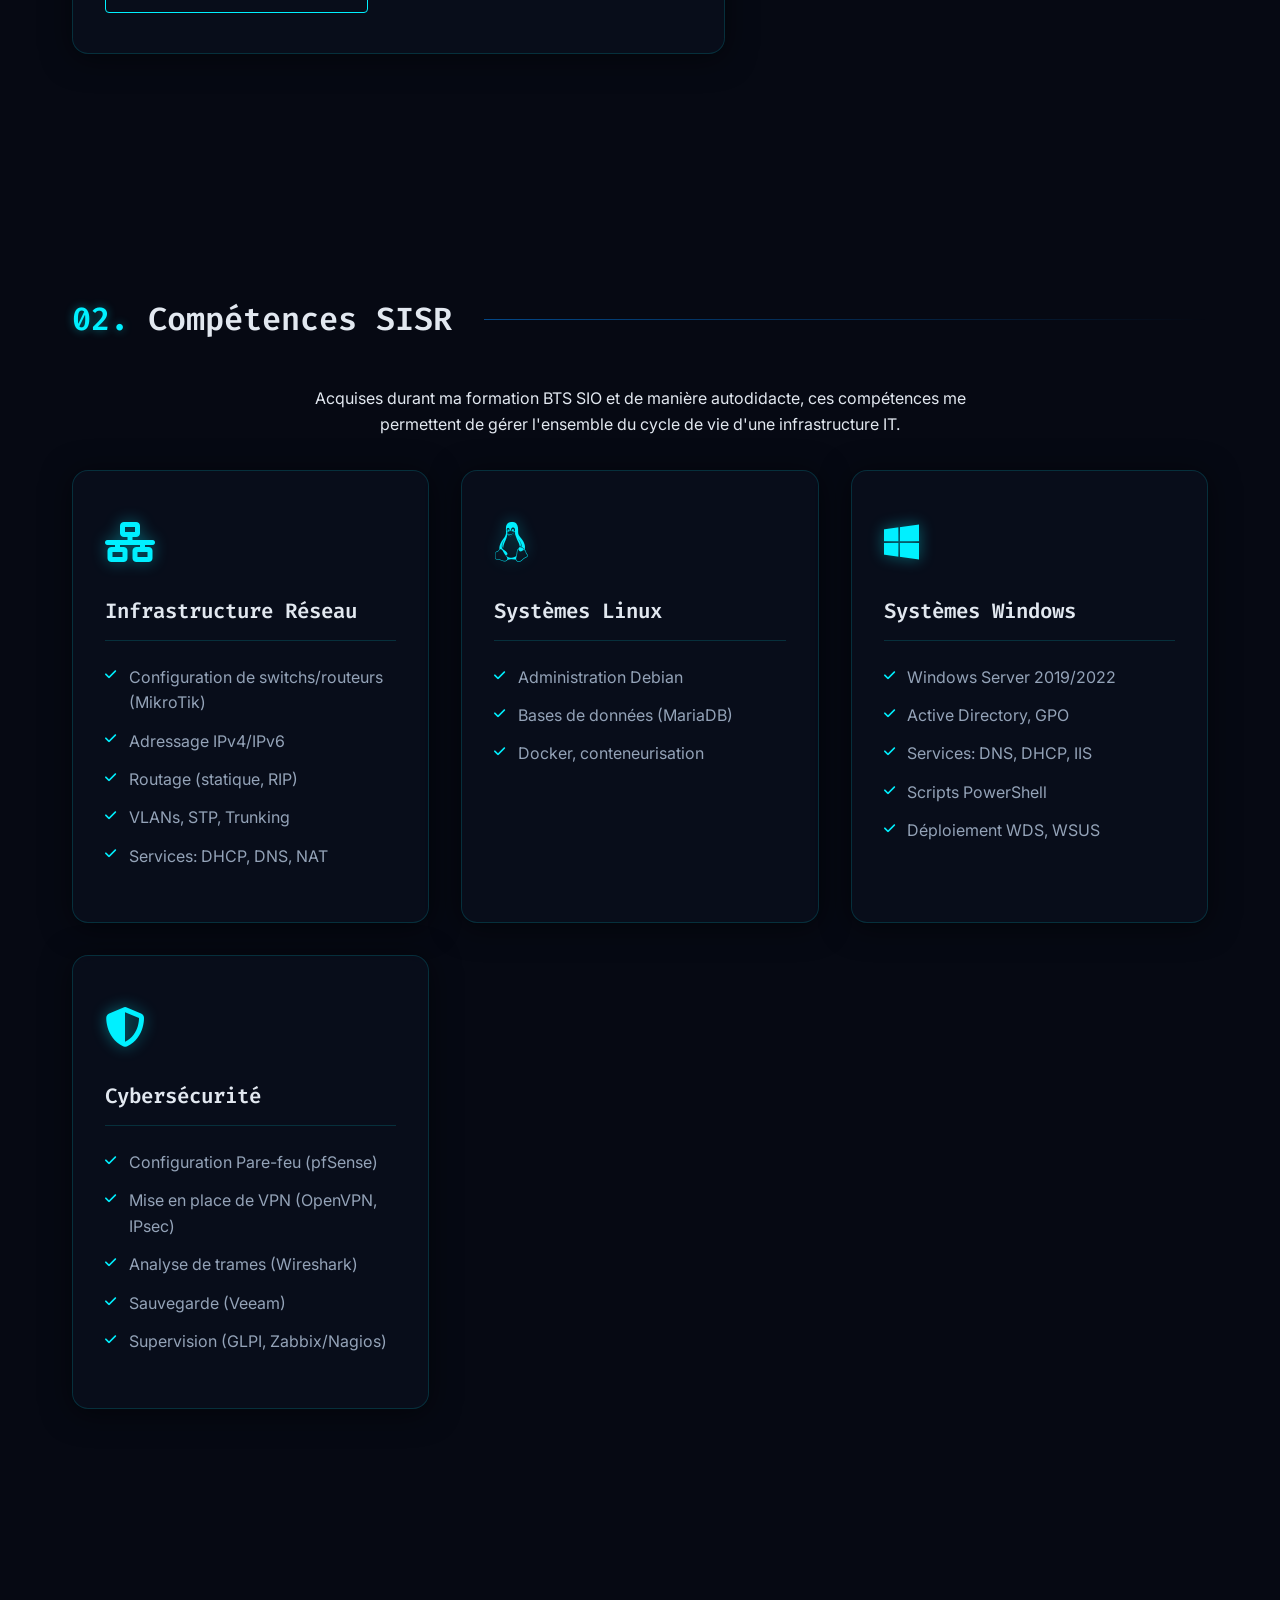
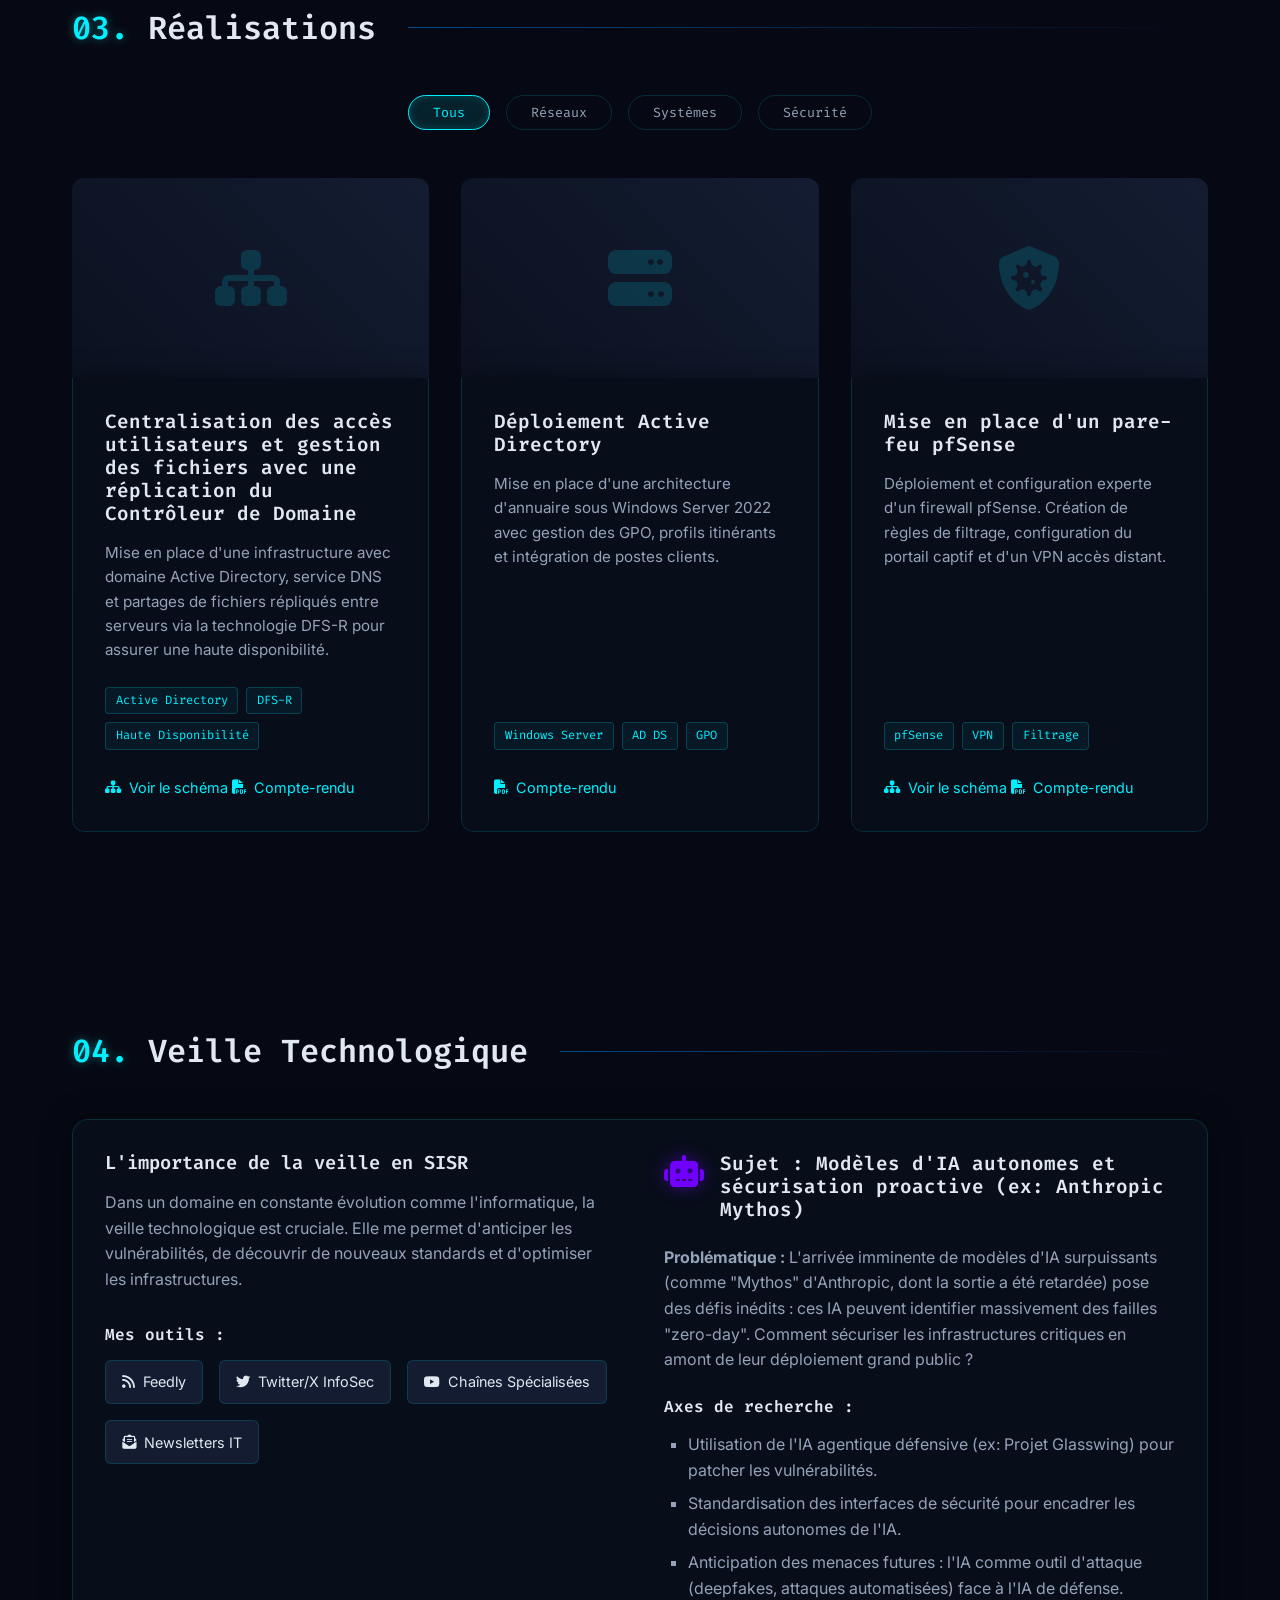
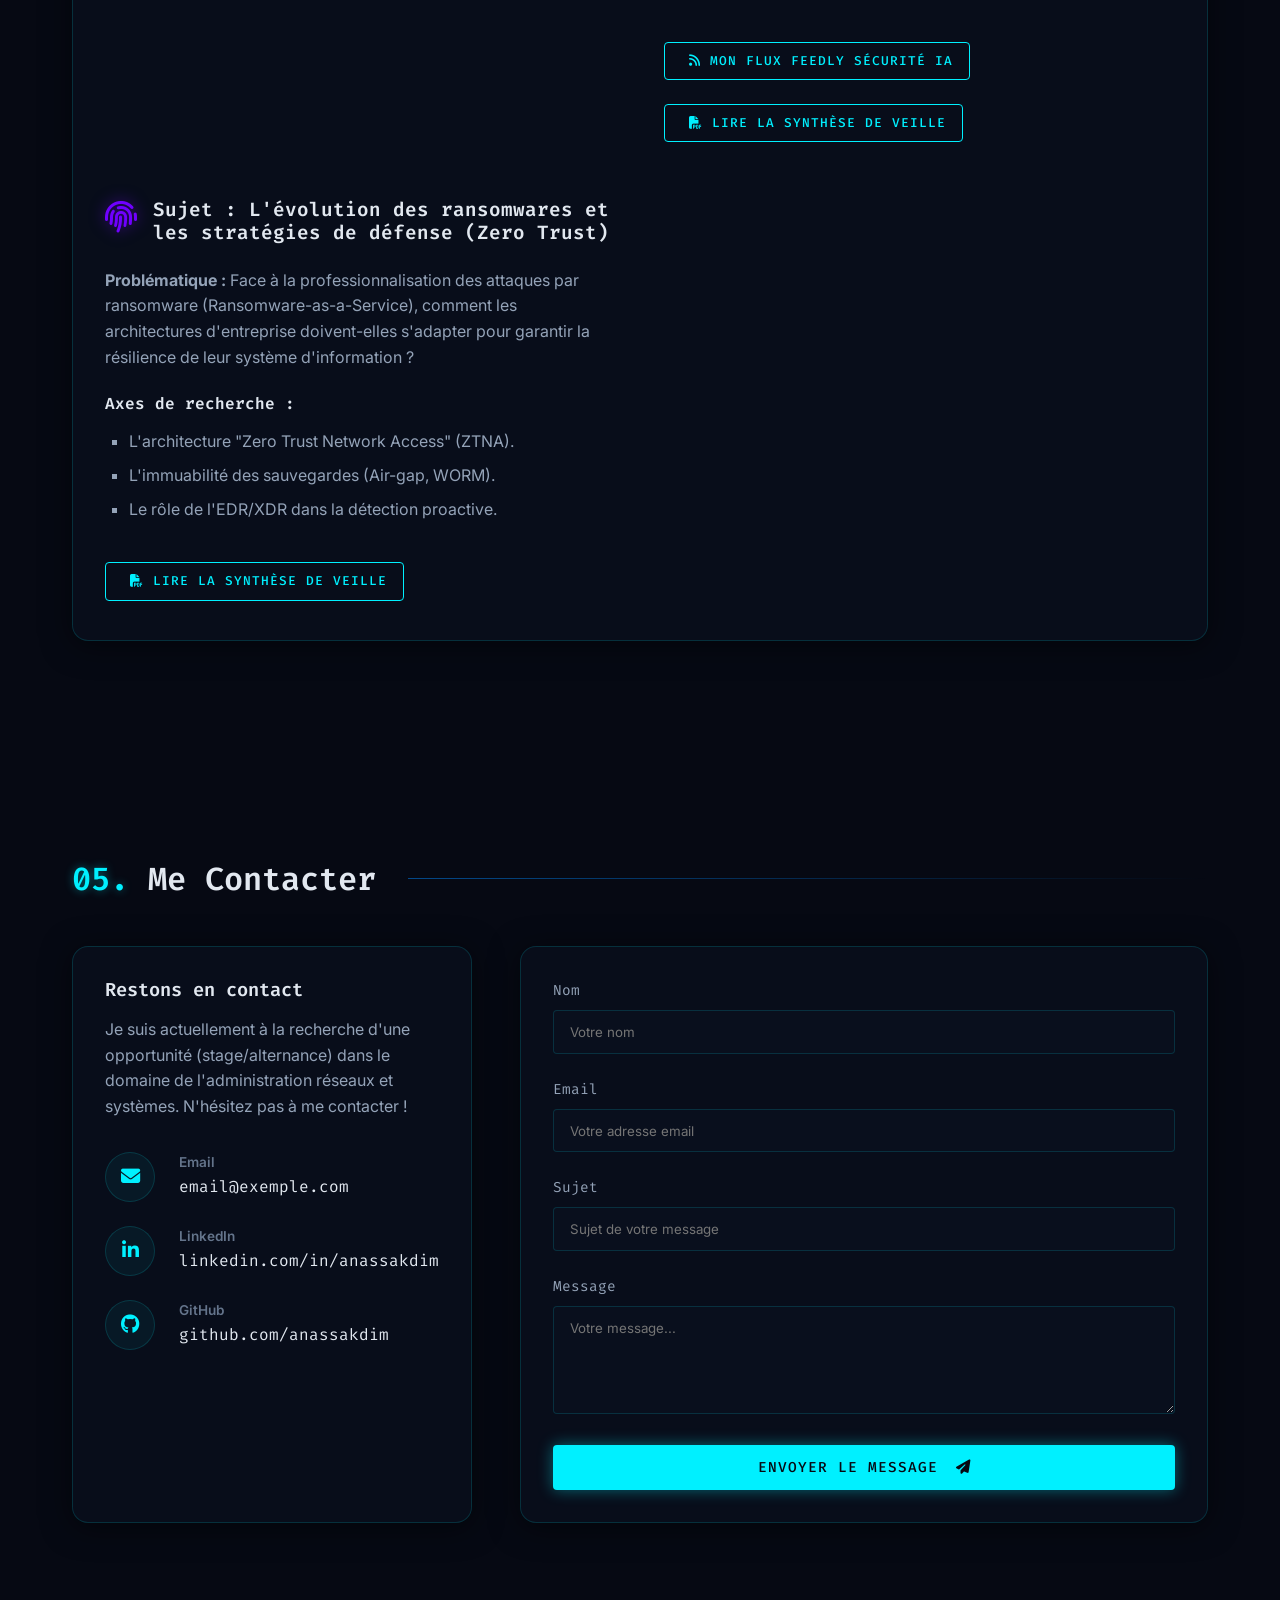
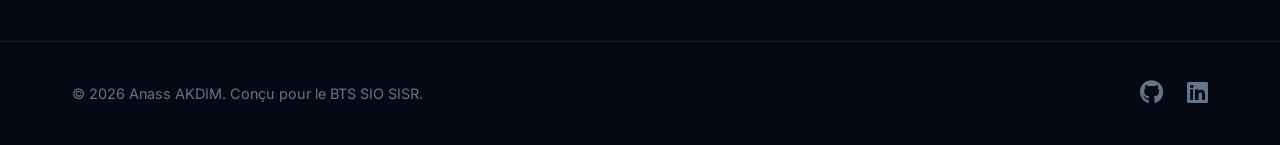
==== commit 83bf35d1: "Add files via upload" ====
--- a/index.html
+++ b/index.html
@@ -136,14 +136,14 @@
                                 <i class="fas fa-map-marker-alt"></i>
                                 <div>
                                     <h4>Localisation</h4>
-                                    <span>[Votre Ville]</span>
+                                    <span>Bezons</span>
                                 </div>
                             </div>
                             <div class="detail-item">
                                 <i class="fas fa-paper-plane"></i>
                                 <div>
                                     <h4>Mobilité</h4>
-                                    <span>Disponible pour alternance/stage</span>
+                                    <span>Île-de-France</span>
                                 </div>
                             </div>
                         </div>
@@ -161,19 +161,19 @@
 
                             <div class="timeline-item">
                                 <div class="timeline-dot"></div>
-                                <div class="timeline-date">202X - Présent</div>
+                                <div class="timeline-date">2024 - 2026</div>
                                 <div class="timeline-content">
                                     <h4>BTS SIO Option SISR</h4>
-                                    <p>[Nom de l'établissement]</p>
+                                    <p>ITIC PARIS</p>
                                 </div>
                             </div>
 
                             <div class="timeline-item">
                                 <div class="timeline-dot"></div>
-                                <div class="timeline-date">202X - 202X</div>
+                                <div class="timeline-date">2023 - 2024</div>
                                 <div class="timeline-content">
-                                    <h4>Baccalauréat [Option/Série]</h4>
-                                    <p>[Nom de l'établissement]</p>
+                                    <h4>Baccalauréat</h4>
+                                    <p>Lycée Selman El Farrissi, Maroc</p>
                                 </div>
                             </div>
                         </div>
@@ -201,9 +201,9 @@
                         <div class="skill-icon"><i class="fas fa-network-wired"></i></div>
                         <h3 class="skill-title">Infrastructure Réseau</h3>
                         <ul class="skill-list">
-                            <li><i class="fas fa-check"></i> Configuration de switchs/routeurs (Cisco)</li>
-                            <li><i class="fas fa-check"></i> Adressage IPv4/IPv6, VLSM</li>
-                            <li><i class="fas fa-check"></i> Routage (statique, OSPF, RIP)</li>
+                            <li><i class="fas fa-check"></i> Configuration de switchs/routeurs (MikroTik)</li>
+                            <li><i class="fas fa-check"></i> Adressage IPv4/IPv6</li>
+                            <li><i class="fas fa-check"></i> Routage (statique, RIP)</li>
                             <li><i class="fas fa-check"></i> VLANs, STP, Trunking</li>
                             <li><i class="fas fa-check"></i> Services: DHCP, DNS, NAT</li>
                         </ul>
@@ -214,10 +214,8 @@
                         <div class="skill-icon"><i class="fab fa-linux"></i></div>
                         <h3 class="skill-title">Systèmes Linux</h3>
                         <ul class="skill-list">
-                            <li><i class="fas fa-check"></i> Administration Debian/Ubuntu/CentOS</li>
-                            <li><i class="fas fa-check"></i> Serveurs Web (Apache, Nginx)</li>
-                            <li><i class="fas fa-check"></i> Bases de données (MySQL, MariaDB)</li>
-                            <li><i class="fas fa-check"></i> Scripts Bash, automatisation</li>
+                            <li><i class="fas fa-check"></i> Administration Debian</li>
+                            <li><i class="fas fa-check"></i> Bases de données (MariaDB)</li>
                             <li><i class="fas fa-check"></i> Docker, conteneurisation</li>
                         </ul>
                     </div>
@@ -270,8 +268,7 @@
                     <!-- Project: Centralisation des accès -->
                     <div class="project-card filter-item" data-category="systeme">
                         <div class="project-image">
-                            <!-- Image du projet: Enregistrez votre capture sous le nom "capture_ad.png" dans le meme dossier que l'index.html -->
-                            <img src="capture_ad.png" alt="Architecture de réplication AD et DFS-R" style="width: 100%; height: 100%; object-fit: cover; display: block; background: #fff;">
+                            <div class="img-placeholder"><i class="fas fa-sitemap"></i></div>
                         </div>
                         <div class="project-content glass-panel">
                             <h3 class="project-title">Centralisation des accès utilisateurs et gestion des fichiers avec une réplication du Contrôleur de Domaine</h3>
@@ -282,6 +279,7 @@
                                 <span class="tag">Haute Disponibilité</span>
                             </div>
                             <div class="project-links">
+                                <a href="schema-centralisation.html" class="project-link" target="_blank"><i class="fas fa-sitemap"></i> Voir le schéma</a>
                                 <a href="#" class="project-link"><i class="fas fa-file-pdf"></i> Compte-rendu</a>
                             </div>
                         </div>
@@ -308,26 +306,7 @@
                         </div>
                     </div>
 
-                    <!-- Project 2 -->
-                    <div class="project-card filter-item" data-category="reseau">
-                        <div class="project-image">
-                            <div class="img-placeholder"><i class="fas fa-network-wired"></i></div>
-                        </div>
-                        <div class="project-content glass-panel">
-                            <h3 class="project-title">Architecture VLAN et Routage OSPF</h3>
-                            <p class="project-desc">Conception et configuration d'une topologie réseau multi-sites sous
-                                Cisco Packet Tracer et matériel physique. Configuration DHCP relay et sécurité des
-                                ports.</p>
-                            <div class="project-tags">
-                                <span class="tag">Cisco</span>
-                                <span class="tag">VLAN</span>
-                                <span class="tag">OSPF</span>
-                            </div>
-                            <div class="project-links">
-                                <a href="#" class="project-link"><i class="fas fa-file-pdf"></i> Compte-rendu</a>
-                            </div>
-                        </div>
-                    </div>
+
 
                     <!-- Project 3 -->
                     <div class="project-card filter-item" data-category="securite">
@@ -344,30 +323,13 @@
                                 <span class="tag">Filtrage</span>
                             </div>
                             <div class="project-links">
+                                <a href="schema-pfsense.html" class="project-link" target="_blank"><i class="fas fa-sitemap"></i> Voir le schéma</a>
                                 <a href="#" class="project-link"><i class="fas fa-file-pdf"></i> Compte-rendu</a>
                             </div>
                         </div>
                     </div>
 
-                    <!-- Project 4 -->
-                    <div class="project-card filter-item" data-category="systeme">
-                        <div class="project-image">
-                            <div class="img-placeholder"><i class="fab fa-linux"></i></div>
-                        </div>
-                        <div class="project-content glass-panel">
-                            <h3 class="project-title">Supervision avec GLPI & Zabbix</h3>
-                            <p class="project-desc">Installation d'un serveur LAMP sous Linux Debian. Déploiement de
-                                GLPI pour le Helpdesk et Zabbix pour le monitoring actif de l'infrastructure.</p>
-                            <div class="project-tags">
-                                <span class="tag">Debian</span>
-                                <span class="tag">Zabbix</span>
-                                <span class="tag">GLPI</span>
-                            </div>
-                            <div class="project-links">
-                                <a href="#" class="project-link"><i class="fas fa-file-pdf"></i> Compte-rendu</a>
-                            </div>
-                        </div>
-                    </div>
+
                 </div>
             </div>
         </section>
@@ -398,6 +360,26 @@
                         </div>
                     </div>
 
+                    <div class="veille-topic mb-4">
+                        <div class="topic-header">
+                            <i class="fas fa-robot topic-icon text-glow"></i>
+                            <h3>Sujet : Modèles d'IA autonomes et sécurisation proactive (ex: Anthropic Mythos)</h3>
+                        </div>
+                        <div class="topic-content">
+                            <p><strong>Problématique :</strong> L'arrivée imminente de modèles d'IA surpuissants (comme "Mythos" d'Anthropic, dont la sortie a été retardée) pose des défis inédits : ces IA peuvent identifier massivement des failles "zero-day". Comment sécuriser les infrastructures critiques en amont de leur déploiement grand public ?</p>
+
+                            <h4>Axes de recherche :</h4>
+                            <ul class="topic-list">
+                                <li>Utilisation de l'IA agentique défensive (ex: Projet Glasswing) pour patcher les vulnérabilités.</li>
+                                <li>Standardisation des interfaces de sécurité pour encadrer les décisions autonomes de l'IA.</li>
+                                <li>Anticipation des menaces futures : l'IA comme outil d'attaque (deepfakes, attaques automatisées) face à l'IA de défense.</li>
+                            </ul>
+
+                            <a href="https://feedly.com/" target="_blank" class="btn btn-outline btn-sm mt-3"><i class="fas fa-rss"></i> Mon flux Feedly Sécurité IA</a>
+                            <a href="#" class="btn btn-outline btn-sm mt-3"><i class="fas fa-file-pdf"></i> Lire la synthèse de veille</a>
+                        </div>
+                    </div>
+
                     <div class="veille-topic">
                         <!-- Exemple de sujet de veille -->
                         <div class="topic-header">
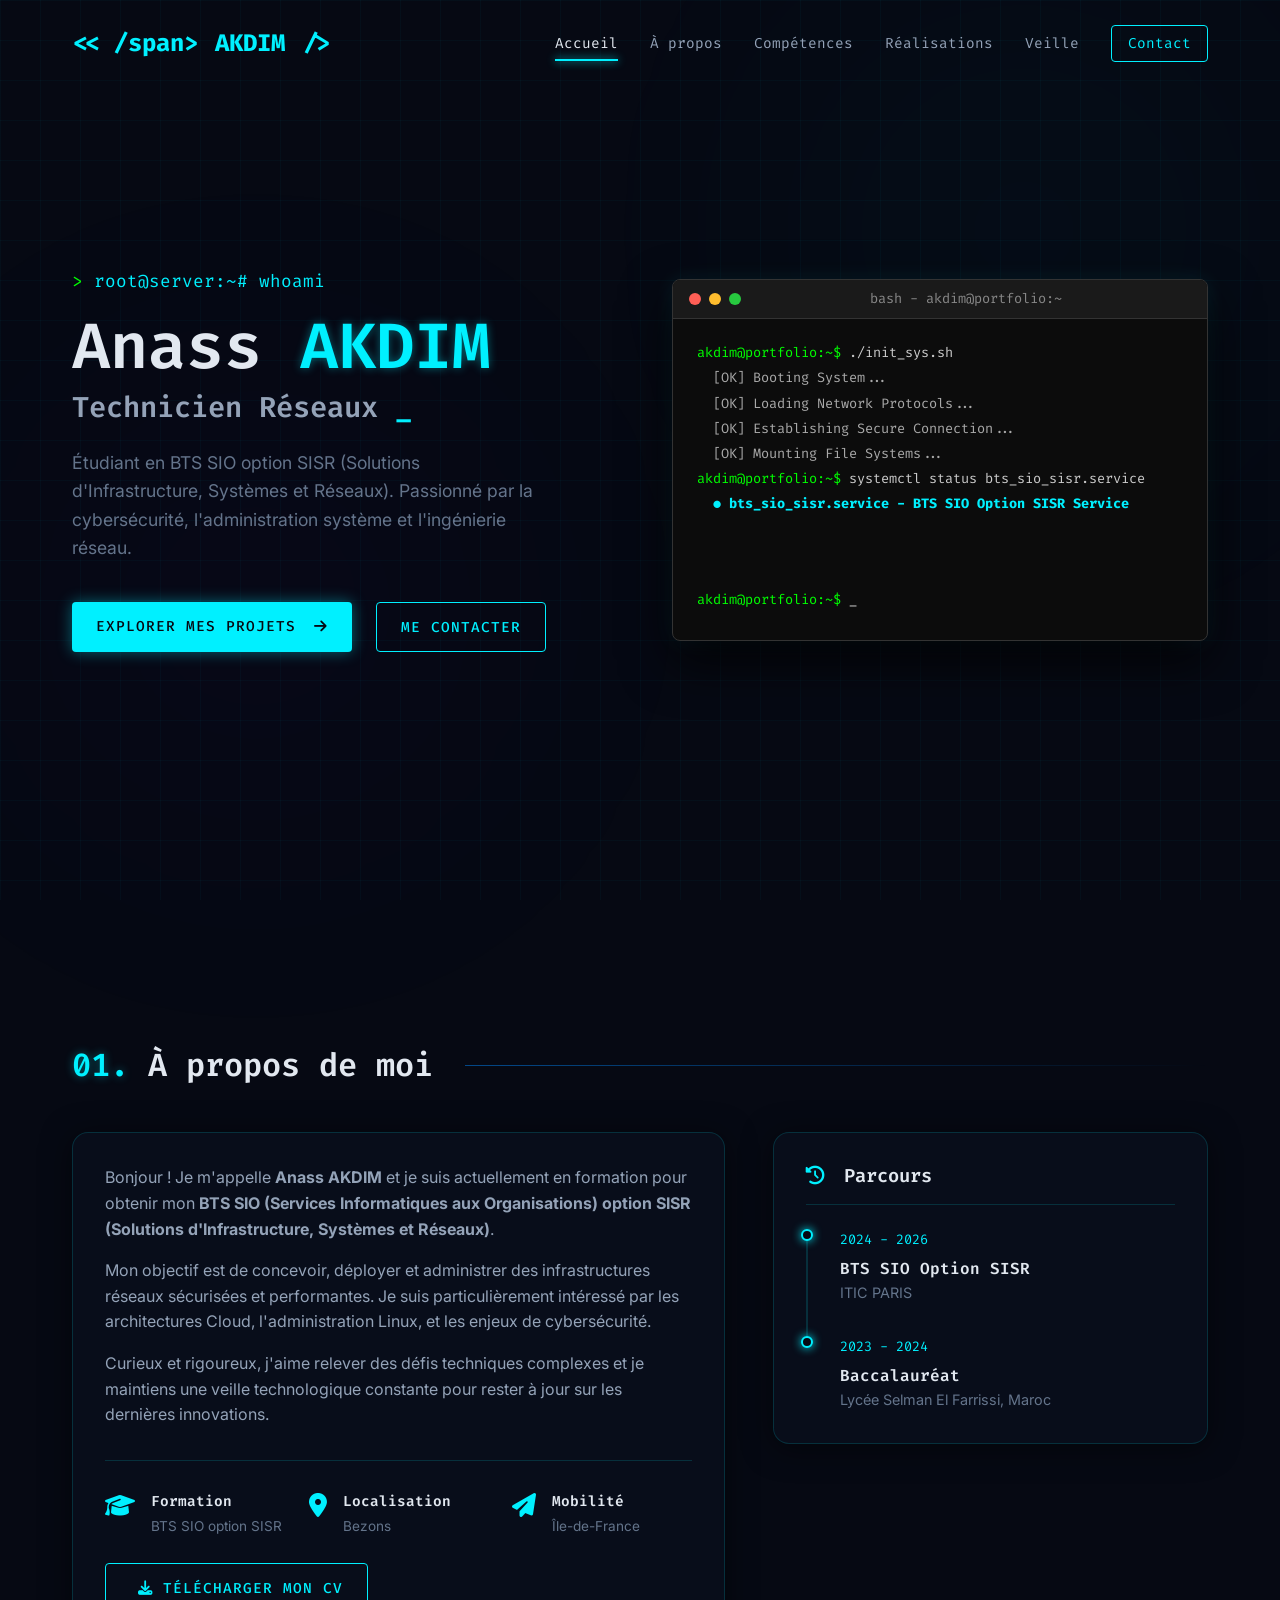
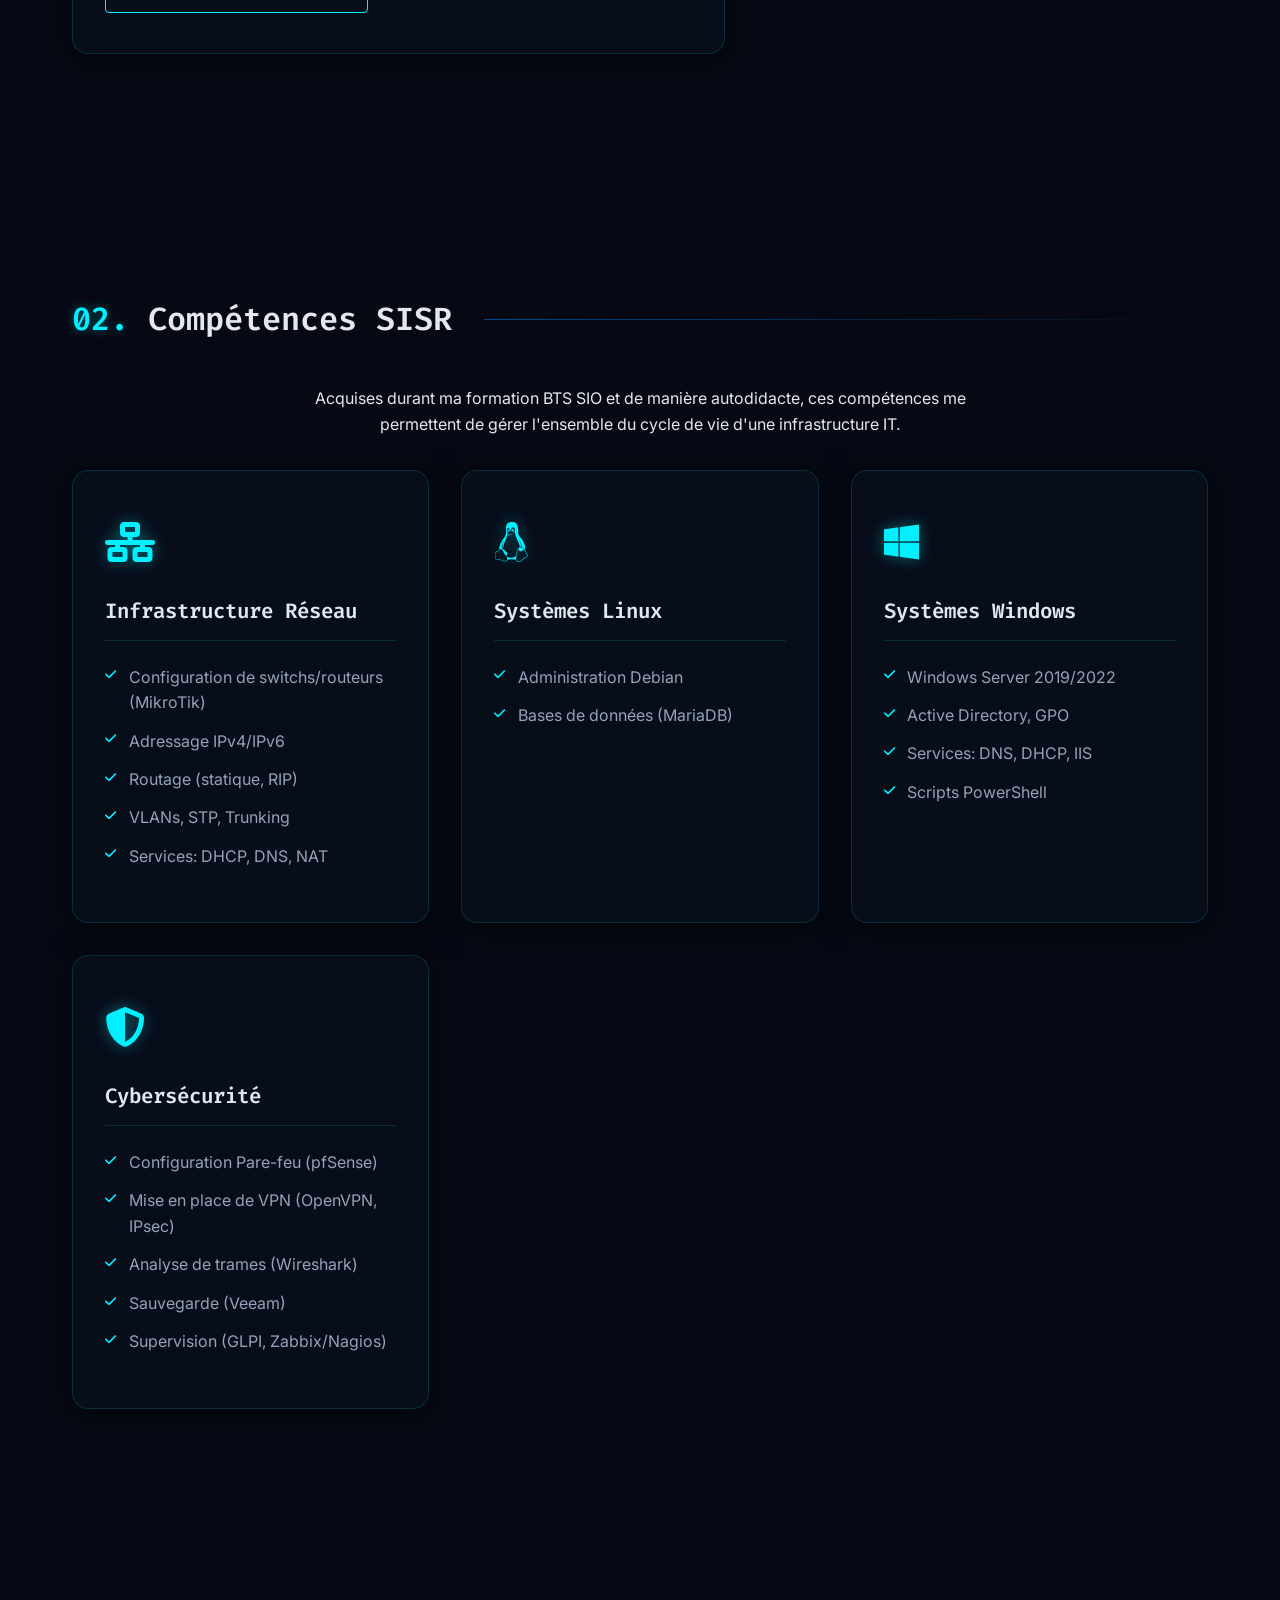
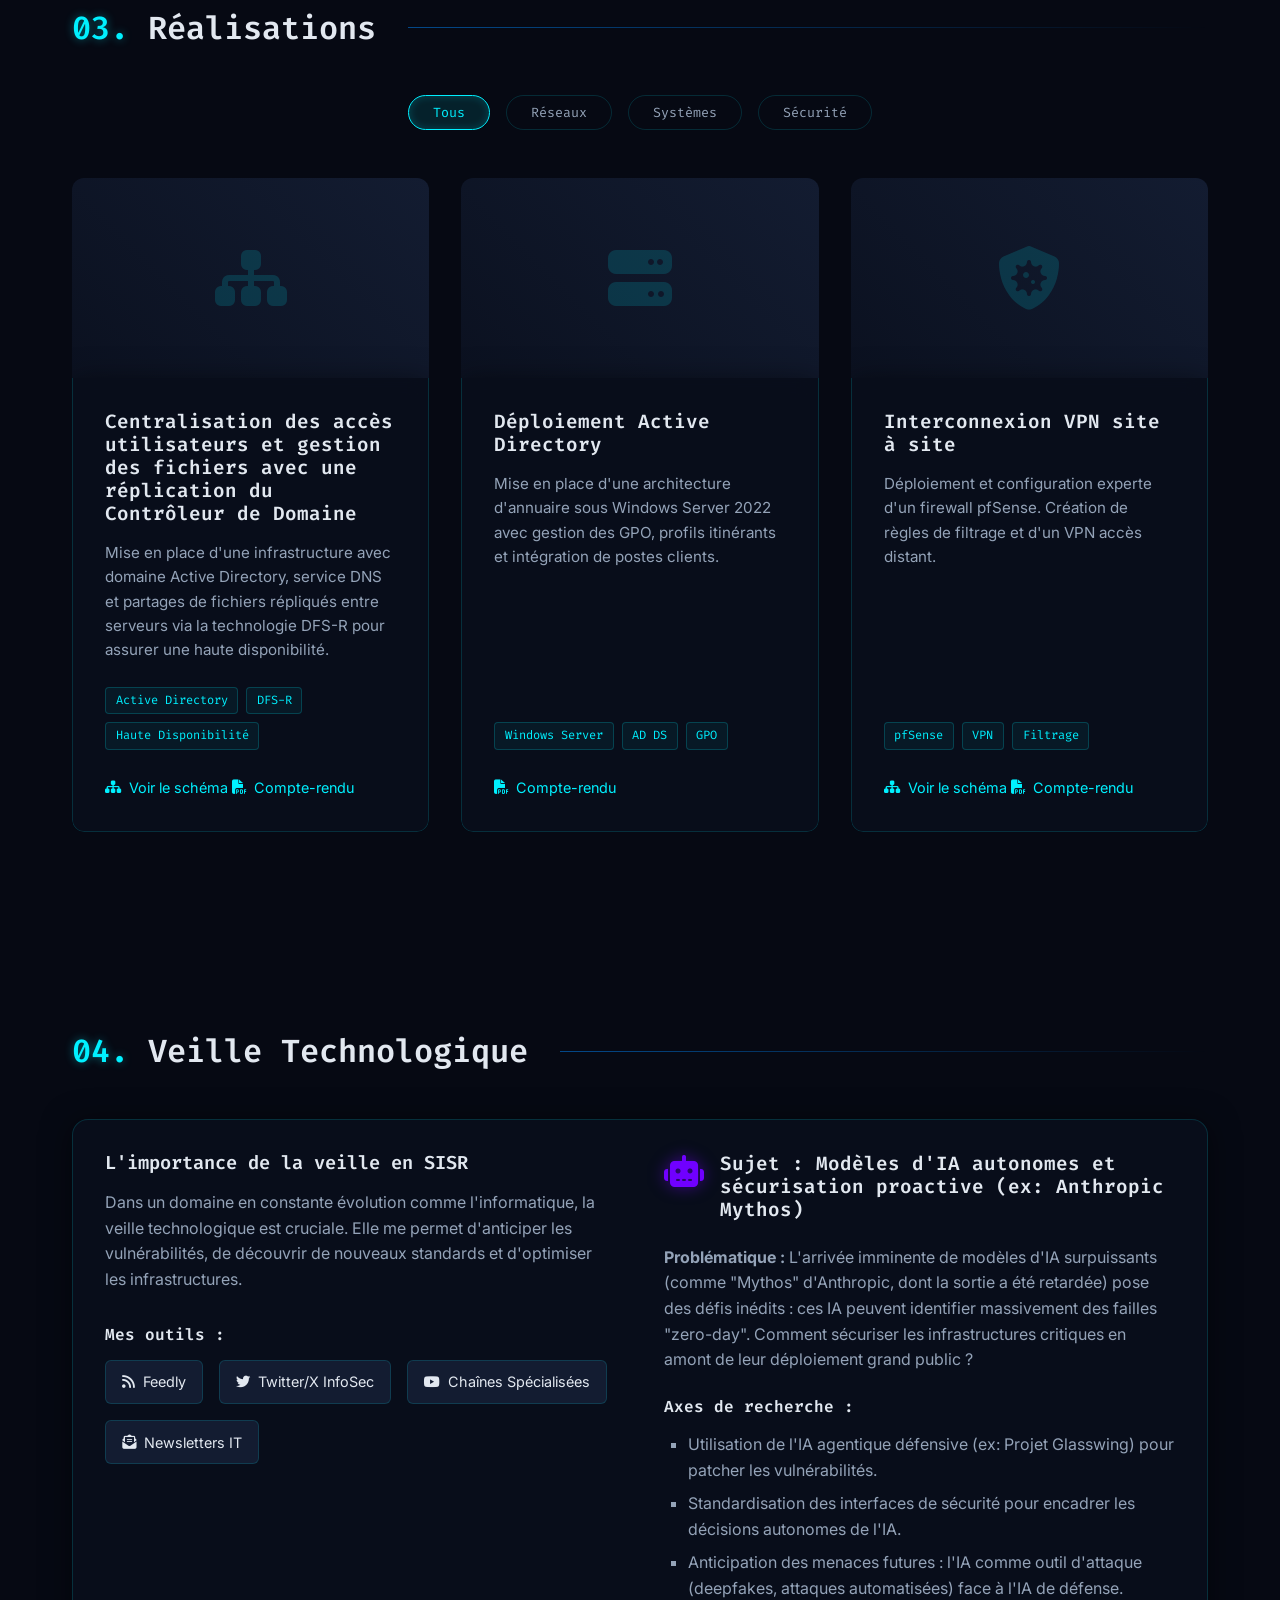
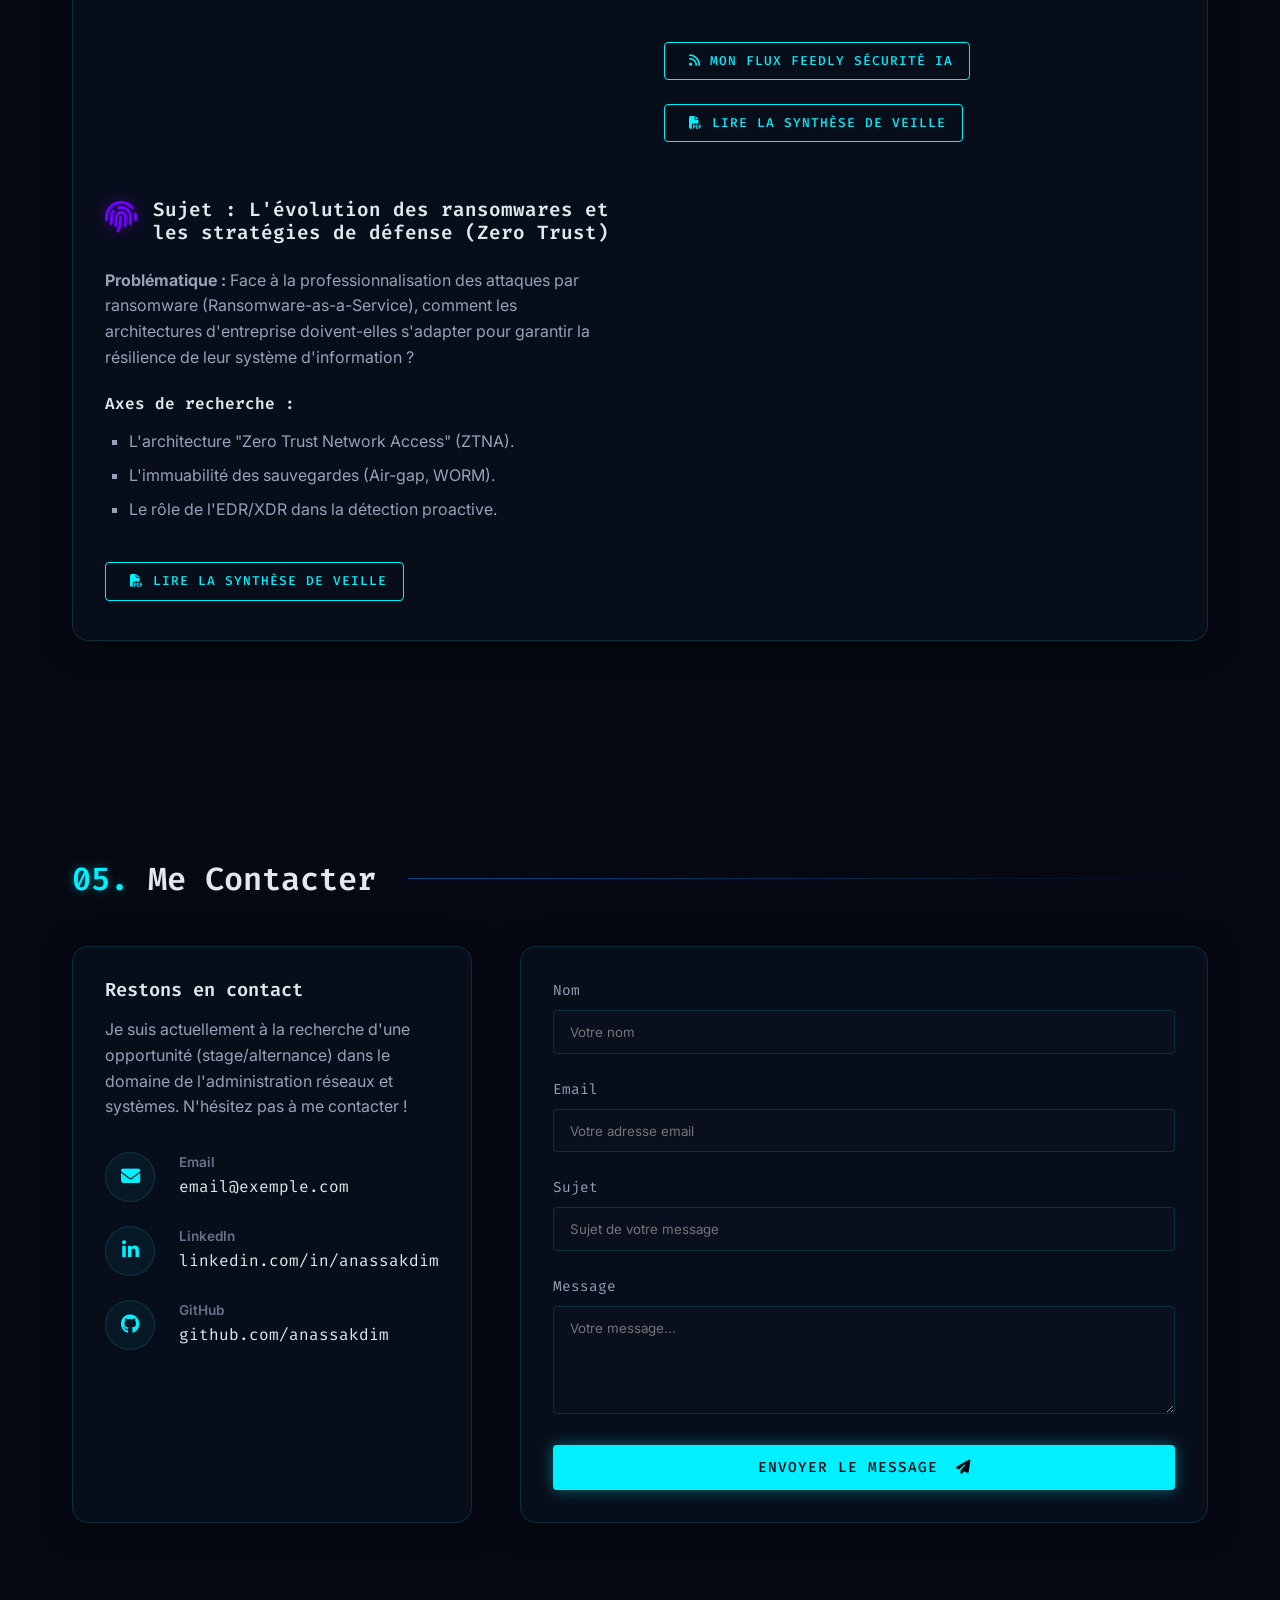
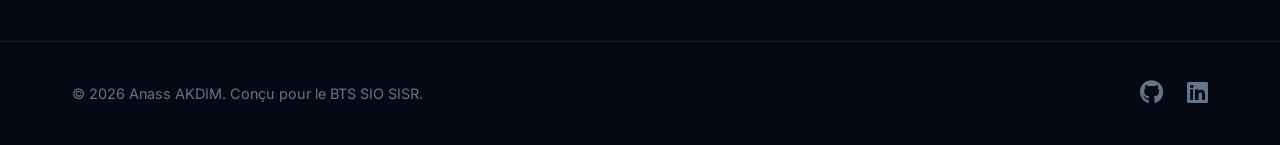
==== commit 519944fe: "Add files via upload" ====
--- a/index.html
+++ b/index.html
@@ -216,7 +216,6 @@
                         <ul class="skill-list">
                             <li><i class="fas fa-check"></i> Administration Debian</li>
                             <li><i class="fas fa-check"></i> Bases de données (MariaDB)</li>
-                            <li><i class="fas fa-check"></i> Docker, conteneurisation</li>
                         </ul>
                     </div>
 
@@ -229,7 +228,6 @@
                             <li><i class="fas fa-check"></i> Active Directory, GPO</li>
                             <li><i class="fas fa-check"></i> Services: DNS, DHCP, IIS</li>
                             <li><i class="fas fa-check"></i> Scripts PowerShell</li>
-                            <li><i class="fas fa-check"></i> Déploiement WDS, WSUS</li>
                         </ul>
                     </div>
 
@@ -280,7 +278,7 @@
                             </div>
                             <div class="project-links">
                                 <a href="schema-centralisation.html" class="project-link" target="_blank"><i class="fas fa-sitemap"></i> Voir le schéma</a>
-                                <a href="#" class="project-link"><i class="fas fa-file-pdf"></i> Compte-rendu</a>
+                                <a href="compte_rendu_E6_M2L.pdf" class="project-link" target="_blank"><i class="fas fa-file-pdf"></i> Compte-rendu</a>
                             </div>
                         </div>
                     </div>
@@ -314,9 +312,9 @@
                             <div class="img-placeholder"><i class="fas fa-shield-virus"></i></div>
                         </div>
                         <div class="project-content glass-panel">
-                            <h3 class="project-title">Mise en place d'un pare-feu pfSense</h3>
+                            <h3 class="project-title">Interconnexion VPN site à site</h3>
                             <p class="project-desc">Déploiement et configuration experte d'un firewall pfSense. Création
-                                de règles de filtrage, configuration du portail captif et d'un VPN accès distant.</p>
+                                de règles de filtrage et d'un VPN accès distant.</p>
                             <div class="project-tags">
                                 <span class="tag">pfSense</span>
                                 <span class="tag">VPN</span>
@@ -324,7 +322,7 @@
                             </div>
                             <div class="project-links">
                                 <a href="schema-pfsense.html" class="project-link" target="_blank"><i class="fas fa-sitemap"></i> Voir le schéma</a>
-                                <a href="#" class="project-link"><i class="fas fa-file-pdf"></i> Compte-rendu</a>
+                                <a href="dossier_architecture_reseau.pdf" class="project-link" target="_blank"><i class="fas fa-file-pdf"></i> Compte-rendu</a>
                             </div>
                         </div>
                     </div>
